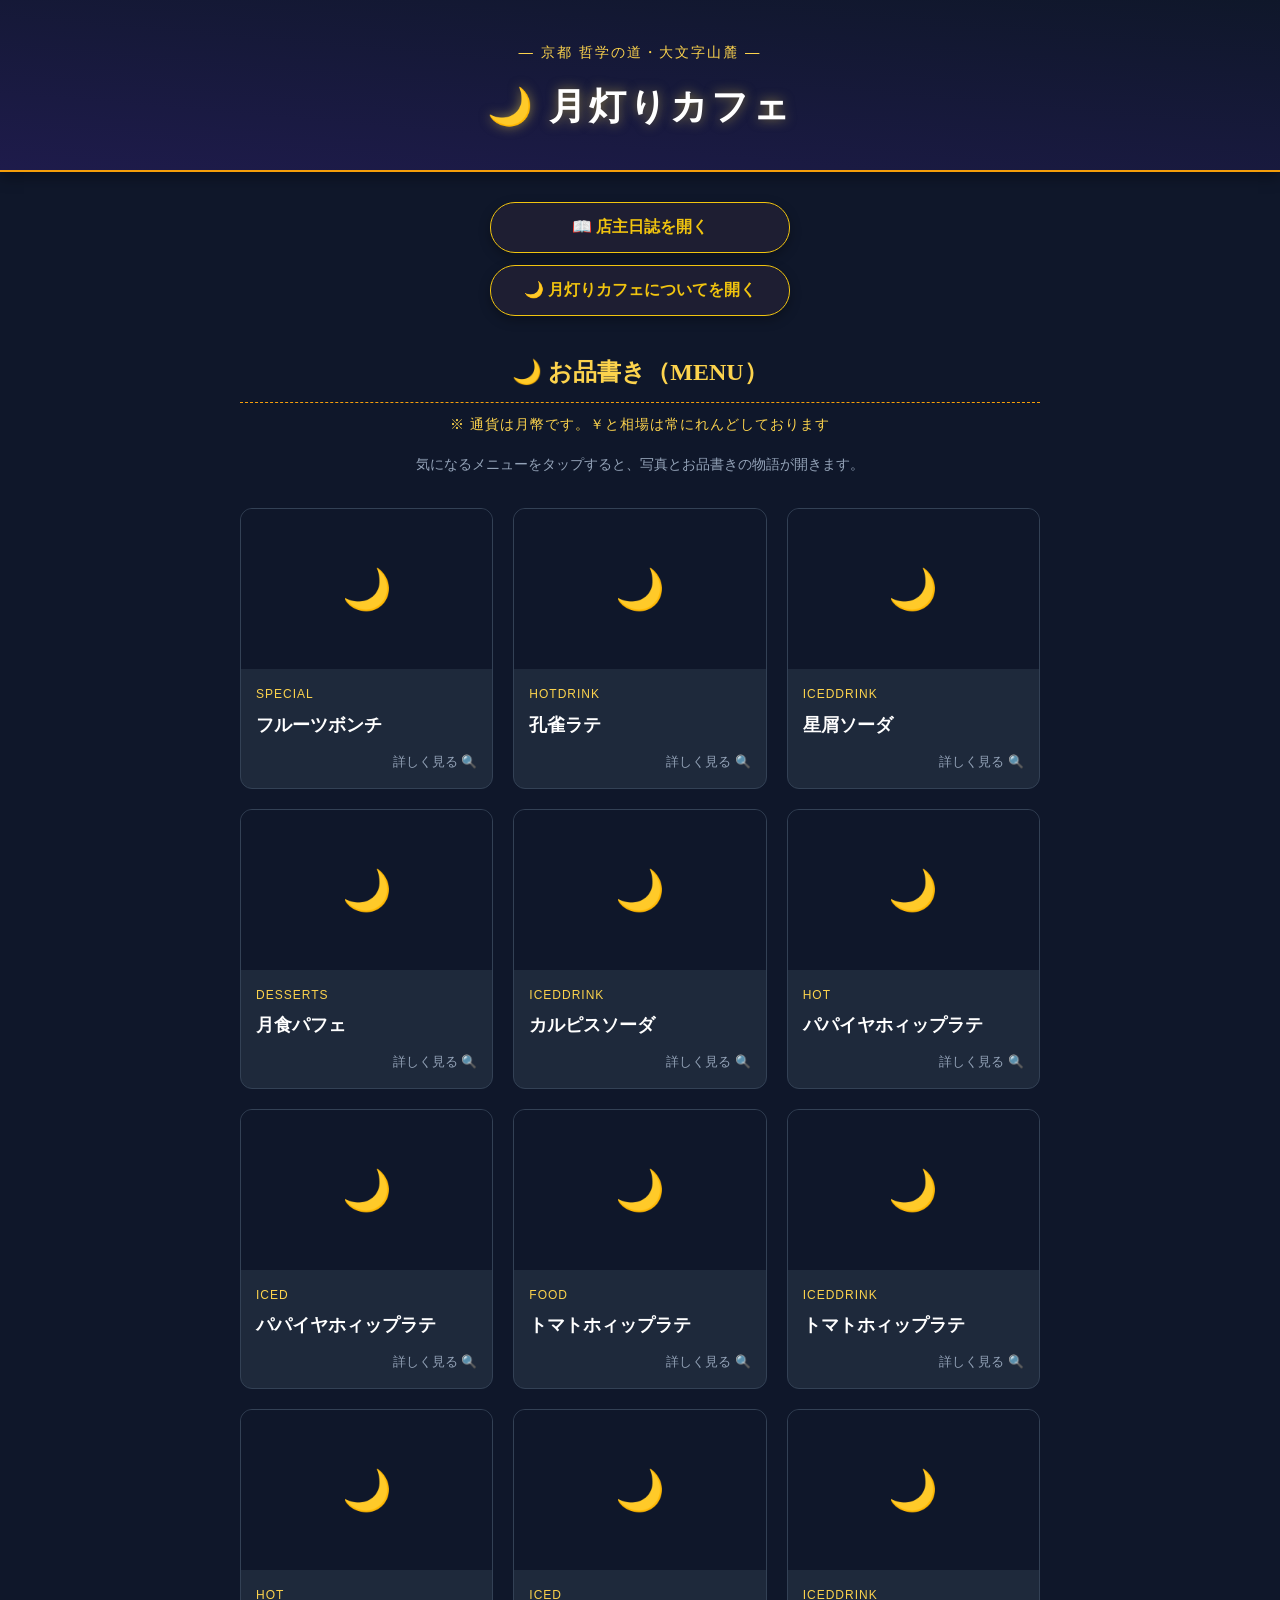
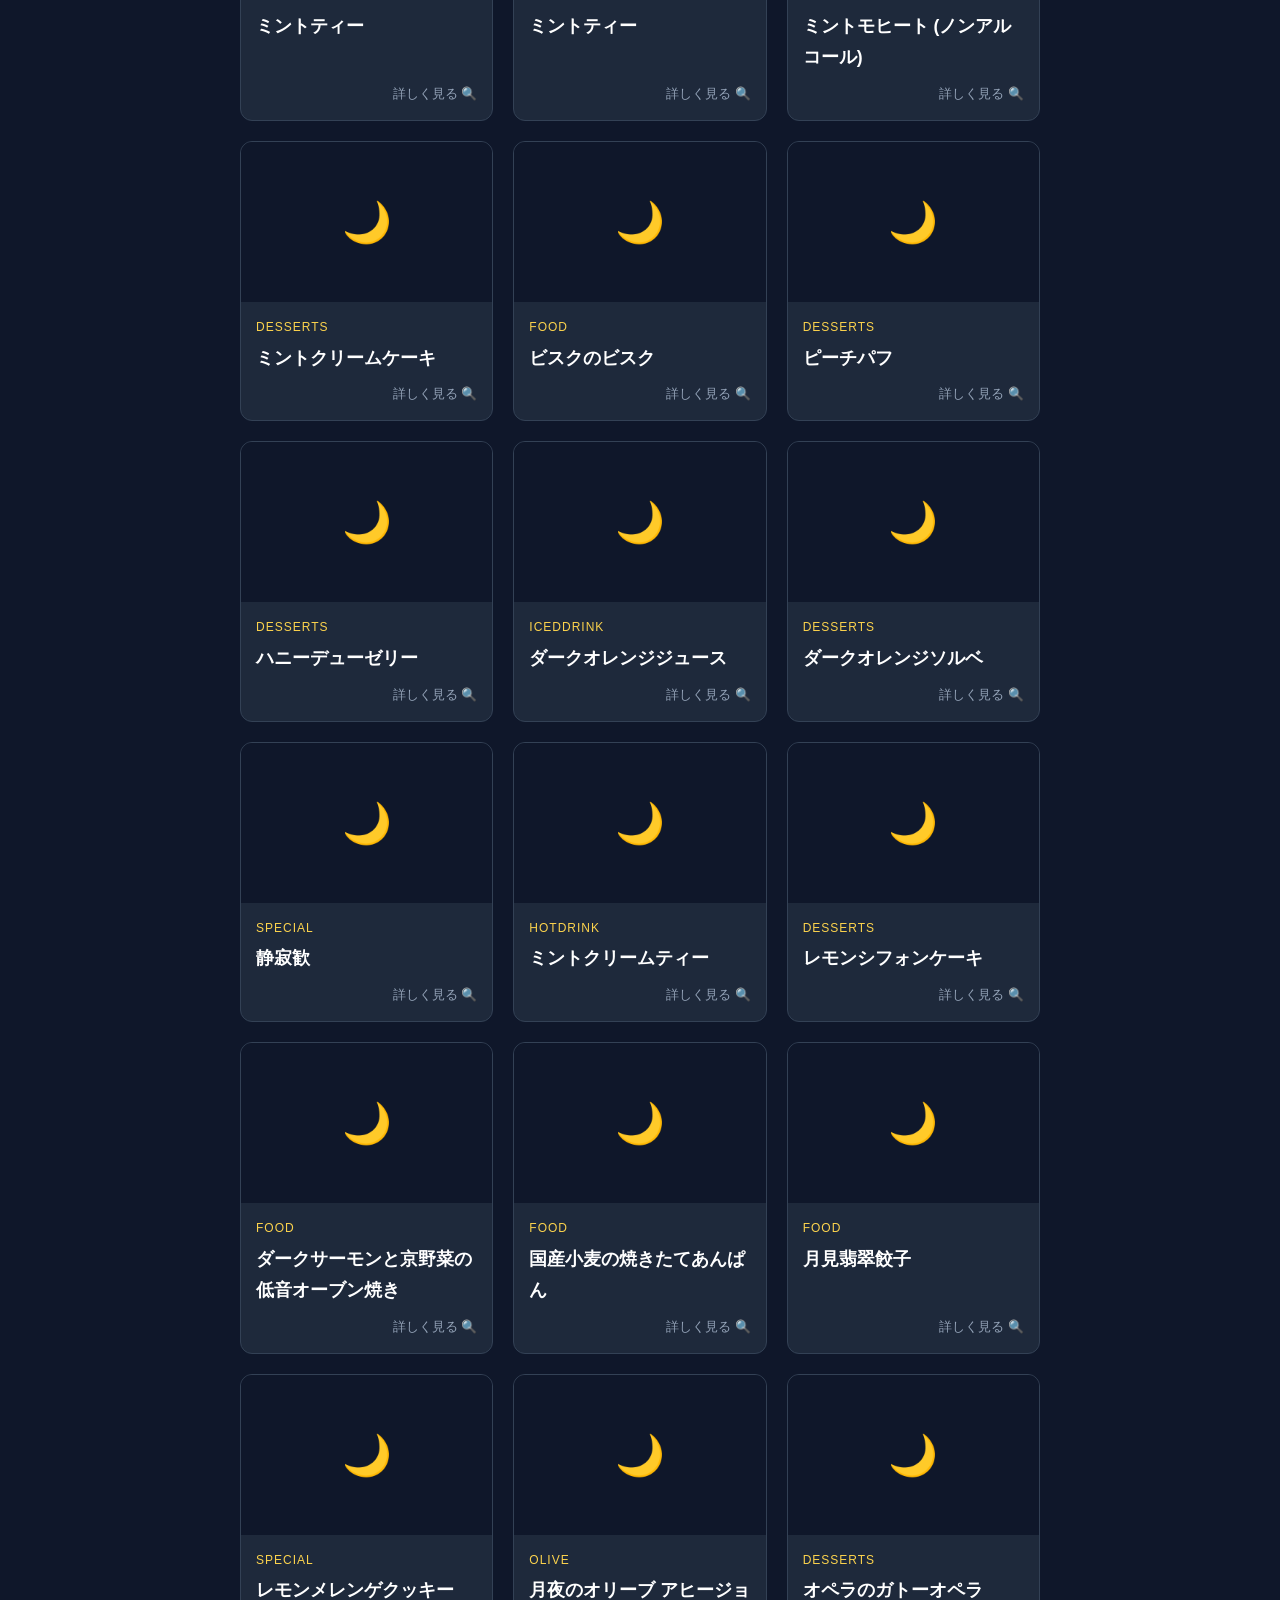
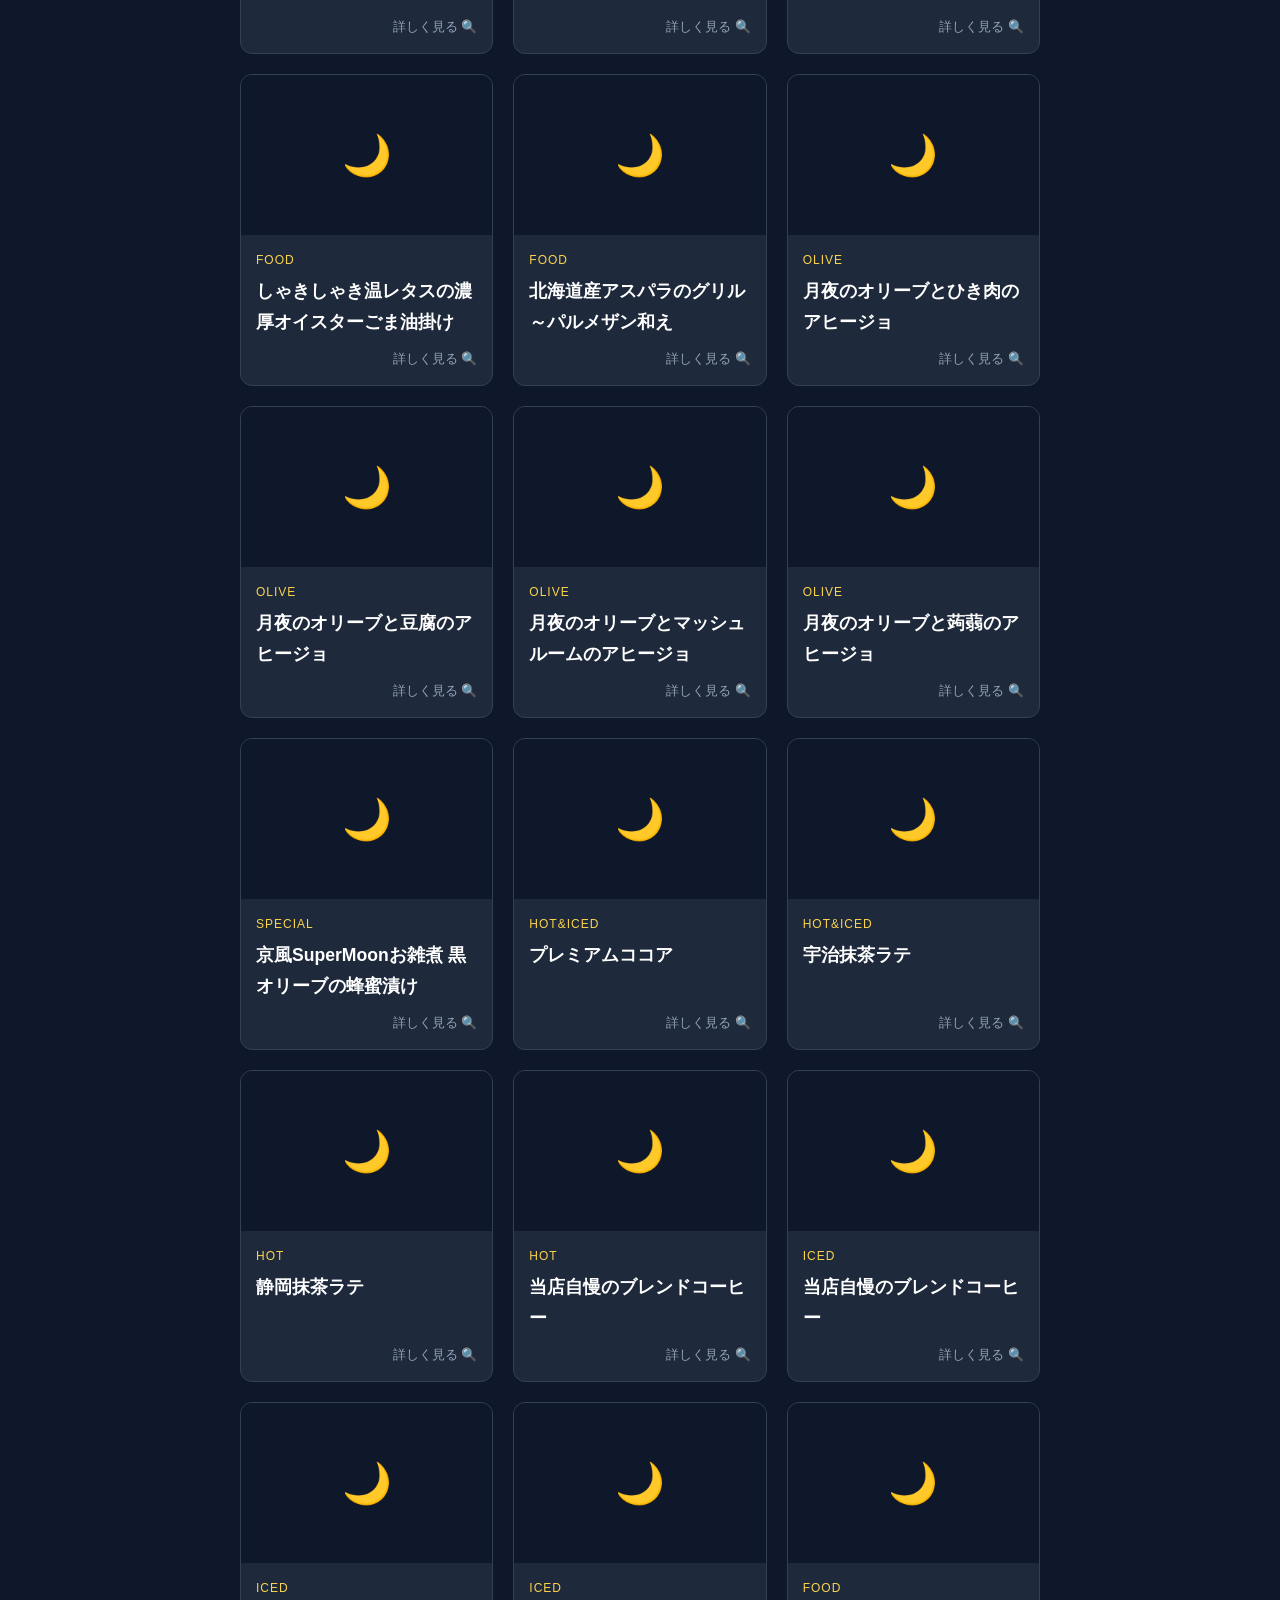
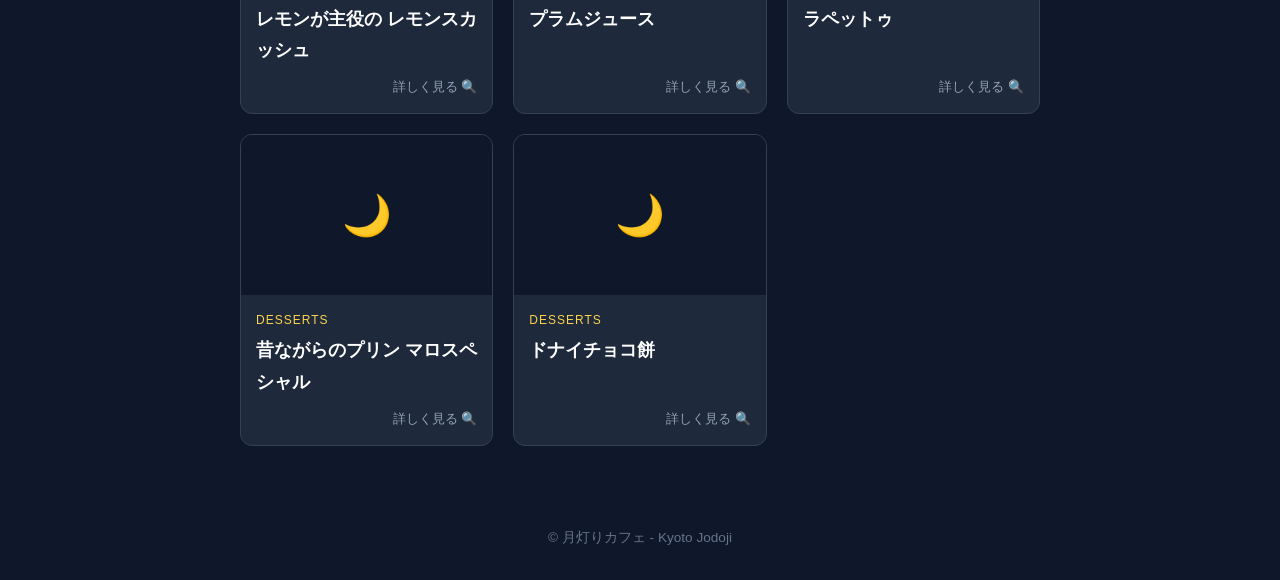
==== index.html @ f4f08774 "Add files via upload" ====
<!DOCTYPE html>
<html lang="ja">
<head>
  <meta charset="UTF-8">
  <meta name="viewport" content="width=device-width, initial-scale=1.0">
  <title>月灯りカフェ | 京都 哲学の道・大文字山麓</title>
  <style>
    body {
      font-family: "Helvetica Neue", Arial, "Hiragino Kaku Gothic ProN", "Hiragino Sans", Meiryo, sans-serif;
      background-color: #0f172a;
      color: #e2e8f0;
      margin: 0;
      padding: 0;
      line-height: 1.8;
    }

    /* ヘッダー */
    header {
      text-align: center;
      padding: 40px 20px 30px 20px;
      background: linear-gradient(185deg, #0f172a 0%, #1e1b4b 100%);
      border-bottom: 2px solid #f59e0b;
      margin-bottom: 30px;
      box-shadow: 0 4px 15px rgba(0, 0, 0, 0.4);
    }

    .sub-title {
      font-size: 0.9em;
      color: #fcd34d;
      letter-spacing: 2px;
      margin-bottom: 8px;
      font-weight: 300;
    }

    h1 {
      margin: 0;
      font-size: 2.3em;
      color: #ffffff;
      font-family: 'Hiragino Mincho ProN', 'Yu Mincho', 'Georgia', serif;
      letter-spacing: 3px;
      text-shadow: 0 0 12px rgba(253, 224, 71, 0.5);
    }

    /* ナビゲーションボタン */
    .nav-buttons {
      text-align: center;
      margin: 20px 0 35px 0;
      display: flex;
      flex-direction: column;
      gap: 12px;
      align-items: center;
    }

    .btn-nav {
      cursor: pointer;
      font-weight: bold;
      font-size: 1em;
      color: #f1c40f;
      background-color: #1e1e32;
      border: 1px solid #f1c40f;
      border-radius: 25px;
      padding: 10px 24px;
      box-shadow: 0 4px 12px rgba(0, 0, 0, 0.3);
      min-width: 250px;
      text-decoration: none;
      display: inline-block;
      transition: 0.3s;
    }

    .btn-nav:hover {
      background-color: #f1c40f;
      color: #0f172a;
    }

    /* メインコンテナ */
    .container {
      max-width: 800px;
      margin: 0 auto 50px auto;
      padding: 0 20px;
    }

    .section-title {
      font-family: 'Hiragino Mincho ProN', 'Yu Mincho', serif;
      font-size: 1.5em;
      color: #fcd34d;
      border-bottom: 1px dashed #f59e0b;
      padding-bottom: 8px;
      margin-bottom: 25px;
      text-align: center;
    }

    .currency-note {
      text-align: center;
      color: #fcd34d;
      font-size: 0.85em;
      margin-top: -15px;
      margin-bottom: 15px;
      letter-spacing: 1px;
    }

    /* メニューグリッド */
    .menu-grid {
      display: grid;
      grid-template-columns: repeat(auto-fill, minmax(220px, 1fr));
      gap: 20px;
    }

    .menu-card {
      background-color: #1e293b;
      border: 1px solid #334155;
      border-radius: 12px;
      overflow: hidden;
      cursor: pointer;
      transition: transform 0.2s, box-shadow 0.2s;
      display: flex;
      flex-direction: column;
    }

    .menu-card:hover {
      transform: translateY(-4px);
      box-shadow: 0 8px 20px rgba(245, 158, 11, 0.2);
      border-color: #f59e0b;
    }

    .menu-card img {
      width: 100%;
      height: 160px;
      object-fit: cover;
      background-color: #0f172a;
    }

    .placeholder-box {
      height: 160px;
      display: flex;
      align-items: center;
      justify-content: center;
      background-color: #0f172a;
      color: #fcd34d;
      font-size: 2.5em;
    }

    .menu-card-body {
      padding: 15px;
      flex-grow: 1;
      display: flex;
      flex-direction: column;
      justify-content: space-between;
    }

    .menu-type {
      font-size: 0.75em;
      color: #fcd34d;
      text-transform: uppercase;
      letter-spacing: 1px;
      margin-bottom: 4px;
    }

    .menu-name {
      font-size: 1.1em;
      font-weight: bold;
      color: #ffffff;
      margin: 0 0 8px 0;
    }

    .click-hint {
      font-size: 0.8em;
      color: #94a3b8;
      text-align: right;
    }

    /* モーダル（ポップアップ窓） */
    .modal-overlay {
      display: none;
      position: fixed;
      top: 0;
      left: 0;
      width: 100%;
      height: 100%;
      background-color: rgba(0, 0, 0, 0.75);
      backdrop-filter: blur(4px);
      z-index: 1000;
      justify-content: center;
      align-items: center;
      padding: 20px;
      box-sizing: border-box;
    }

    .modal-content {
      background-color: #1e293b;
      border: 1px solid #f59e0b;
      border-radius: 16px;
      max-width: 500px;
      width: 100%;
      max-height: 90vh;
      overflow-y: auto;
      padding: 25px;
      position: relative;
      box-shadow: 0 10px 30px rgba(0,0,0,0.5);
      animation: fadeIn 0.3s ease;
    }

    @keyframes fadeIn {
      from { opacity: 0; transform: scale(0.95); }
      to { opacity: 1; transform: scale(1); }
    }

    .modal-close {
      position: absolute;
      top: 15px;
      right: 20px;
      font-size: 1.8em;
      color: #94a3b8;
      cursor: pointer;
      line-height: 1;
    }

    .modal-close:hover {
      color: #fcd34d;
    }

    .modal-img {
      width: 100%;
      max-height: 280px;
      object-fit: cover;
      border-radius: 8px;
      margin-bottom: 20px;
      background-color: #0f172a;
    }

    .modal-type {
      font-size: 0.85em;
      color: #fcd34d;
      margin-bottom: 5px;
    }

    .modal-title {
      font-size: 1.5em;
      color: #ffffff;
      margin: 0 0 15px 0;
      font-family: 'Hiragino Mincho ProN', 'Yu Mincho', serif;
    }

    .modal-desc {
      color: #cbd5e1;
      font-size: 0.95em;
      white-space: pre-wrap;
      line-height: 1.8;
      border-top: 1px dashed #334155;
      padding-top: 15px;
    }

    footer {
      text-align: center;
      padding: 30px 0;
      color: #64748b;
      font-size: 0.85em;
    }
  </style>
</head>
<body>

  <header>
    <div class="sub-title">― 京都 哲学の道・大文字山麓 ―</div>
    <h1>🌙 月灯りカフェ</h1>
  </header>

  <!-- ページナビゲーション -->
  <div class="nav-buttons">
    <a href="diary.html" class="btn-nav">📖 店主日誌を開く</a>
    <a href="about.html" class="btn-nav">🌙 月灯りカフェについてを開く</a>
  </div>

  <div class="container">
    <h2 class="section-title">🌙 お品書き（MENU）</h2>
    <div class="currency-note">※ 通貨は月幣です。￥と相場は常にれんどしております</div>
    <p style="text-align: center; color: #94a3b8; font-size: 0.9em; margin-bottom: 30px;">
      気になるメニューをタップすると、写真とお品書きの物語が開きます。
    </p>

    <!-- メニュー表示コンテナ -->
    <div id="menu-container" class="menu-grid">
      <p style="text-align:center; grid-column: 1/-1; color: #94a3b8;">お品書きを読み込み中...</p>
    </div>
  </div>

  <!-- ポップアップ（モーダル）窓 -->
  <div id="modal" class="modal-overlay" onclick="closeModal(event)">
    <div class="modal-content" onclick="event.stopPropagation()">
      <span class="modal-close" onclick="closeModal()">&times;</span>
      <img id="modal-img" class="modal-img" src="" alt="" onerror="this.style.display='none'">
      <div id="modal-type" class="modal-type"></div>
      <h3 id="modal-title" class="modal-title"></h3>
      <div id="modal-desc" class="modal-desc"></div>
    </div>
  </div>

  <footer>
    &copy; 月灯りカフェ - Kyoto Jodoji
  </footer>

  <script>
    async function loadMenu() {
      try {
        const response = await fetch('menu.csv');
        const data = await response.text();
        
        const rows = parseCSV(data);
        const container = document.getElementById('menu-container');
        container.innerHTML = '';

        for (let i = 1; i < rows.length; i++) {
          const row = rows[i];
          if (row.length < 2 || !row[0].trim()) continue;

          const name = row[0] ? row[0].trim() : '';
          const type = row[1] ? row[1].trim() : '';
          const desc = row[2] ? row[2].trim() : '';
          
          // F列（index 5）、なければ E列（index 4）、D列（index 3）の順で読み込む設定に変更
          let imgUrl = '';
          if (row[5] && row[5].trim().startsWith('http')) {
            imgUrl = row[5].trim();
          } else if (row[4] && row[4].trim().startsWith('http')) {
            imgUrl = row[4].trim();
          } else if (row[3] && row[3].trim().startsWith('http')) {
            imgUrl = row[3].trim();
          }

          const card = document.createElement('div');
          card.className = 'menu-card';
          card.onclick = () => openModal(name, type, desc, imgUrl);

          if (imgUrl) {
            const img = document.createElement('img');
            img.src = imgUrl;
            img.alt = name;
            img.onerror = function() {
              const ph = document.createElement('div');
              ph.className = 'placeholder-box';
              ph.innerText = '🌙';
              card.replaceChild(ph, img);
            };
            card.appendChild(img);
          } else {
            const ph = document.createElement('div');
            ph.className = 'placeholder-box';
            ph.innerText = '🌙';
            card.appendChild(ph);
          }

          const body = document.createElement('div');
          body.className = 'menu-card-body';
          body.innerHTML = `
            <div>
              <div class="menu-type">${type}</div>
              <div class="menu-name">${name}</div>
            </div>
            <div class="click-hint">詳しく見る 🔍</div>
          `;

          card.appendChild(body);
          container.appendChild(card);
        }
      } catch (error) {
        console.error('エラー:', error);
        document.getElementById('menu-container').innerHTML = 
          '<p style="text-align:center; grid-column: 1/-1; color: #ef4444;">お品書きの読み込みに失敗しました。menu.csvを確認してください。</p>';
      }
    }

    function parseCSV(text) {
      const result = [];
      let row = [];
      let inQuotes = false;
      let current = '';

      for (let i = 0; i < text.length; i++) {
        const c = text[i];
        const next = text[i+1];

        if (c === '"') {
          if (inQuotes && next === '"') {
            current += '"';
            i++;
          } else {
            inQuotes = !inQuotes;
          }
        } else if (c === ',' && !inQuotes) {
          row.push(current);
          current = '';
        } else if ((c === '\r' || c === '\n') && !inQuotes) {
          if (c === '\r' && next === '\n') { i++; }
          row.push(current);
          if (row.length > 0 && row.some(field => field.trim() !== '')) {
            result.push(row);
          }
          row = [];
          current = '';
        } else {
          current += c;
        }
      }
      if (current || row.length > 0) {
        row.push(current);
        result.push(row);
      }
      return result;
    }

    function openModal(name, type, desc, imgUrl) {
      const modalImg = document.getElementById('modal-img');
      if (imgUrl) {
        modalImg.src = imgUrl;
        modalImg.style.display = 'block';
      } else {
        modalImg.style.display = 'none';
      }
      document.getElementById('modal-type').innerText = type;
      document.getElementById('modal-title').innerText = name;
      document.getElementById('modal-desc').innerText = desc;
      document.getElementById('modal').style.display = 'flex';
    }

    function closeModal(e) {
      if (!e || e.target.id === 'modal' || e.target.className === 'modal-close') {
        document.getElementById('modal').style.display = 'none';
      }
    }

    window.onload = loadMenu;
  </script>

</body>
</html>
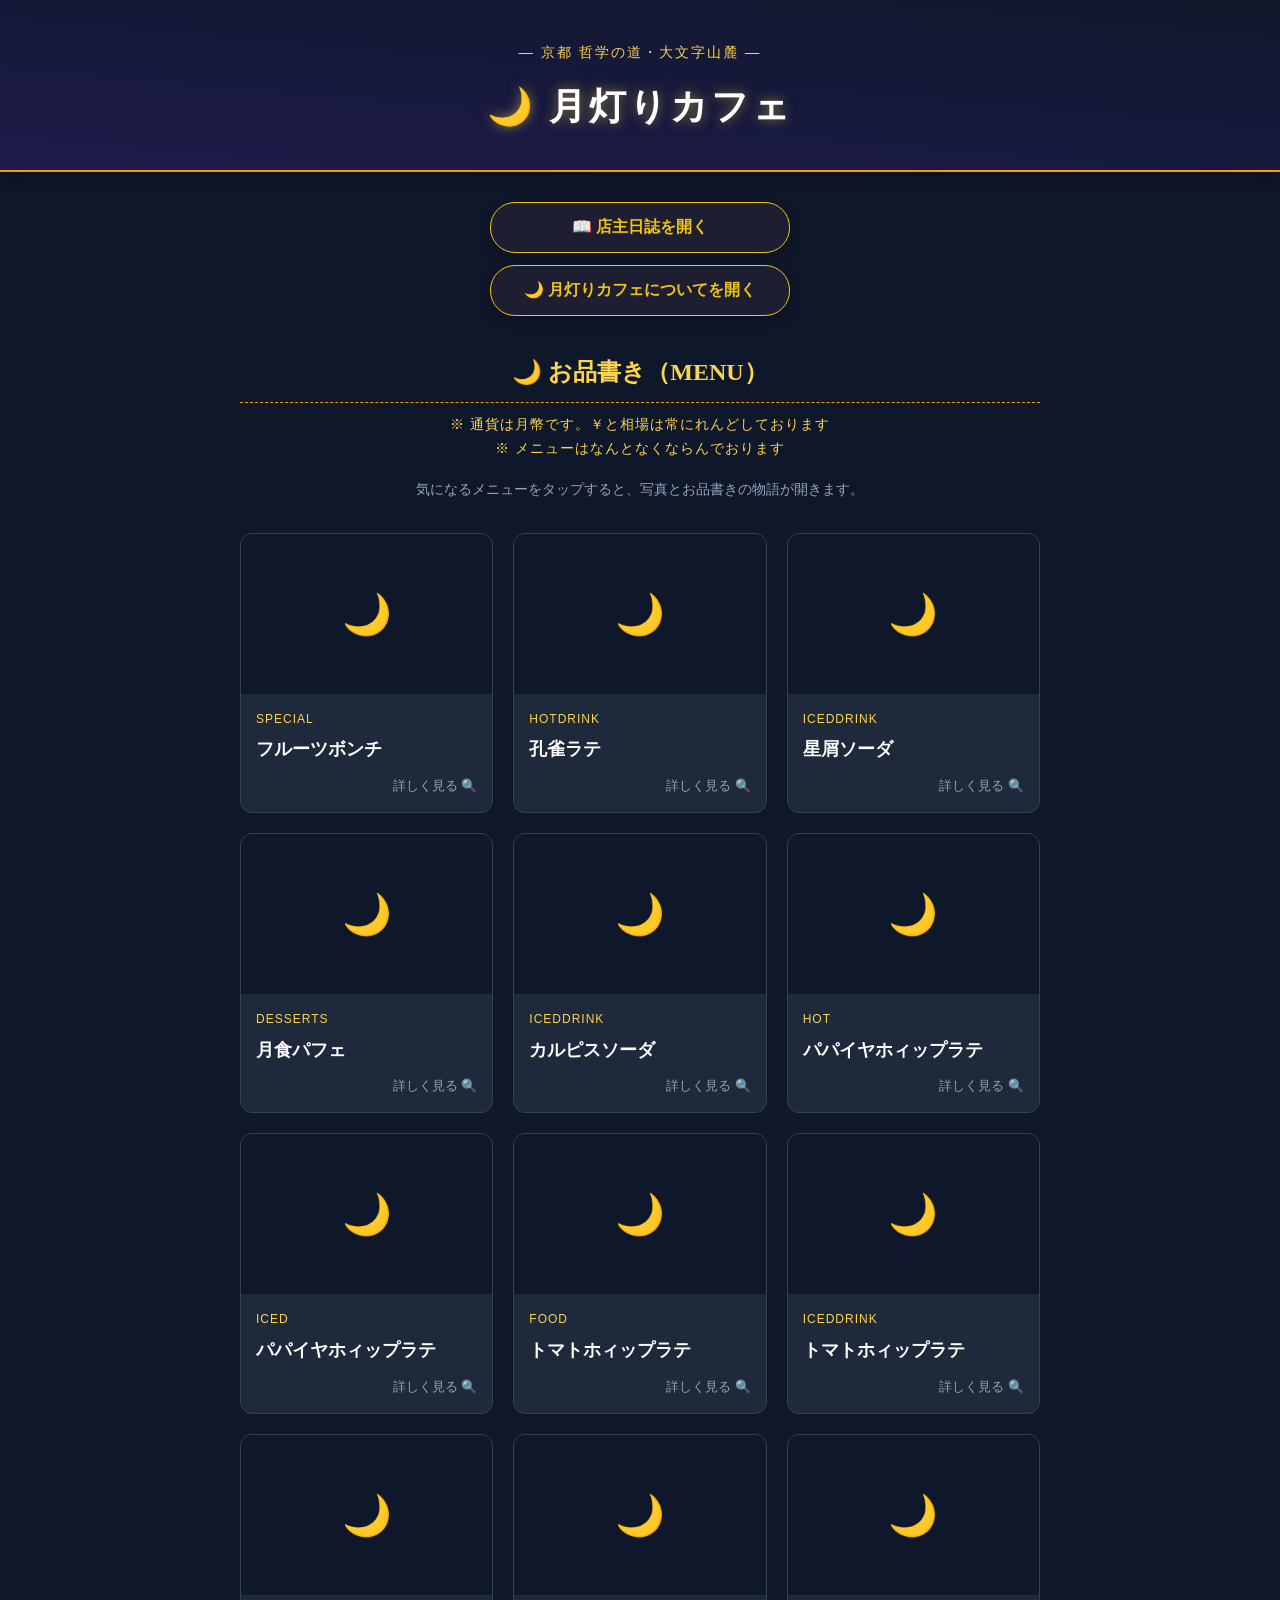
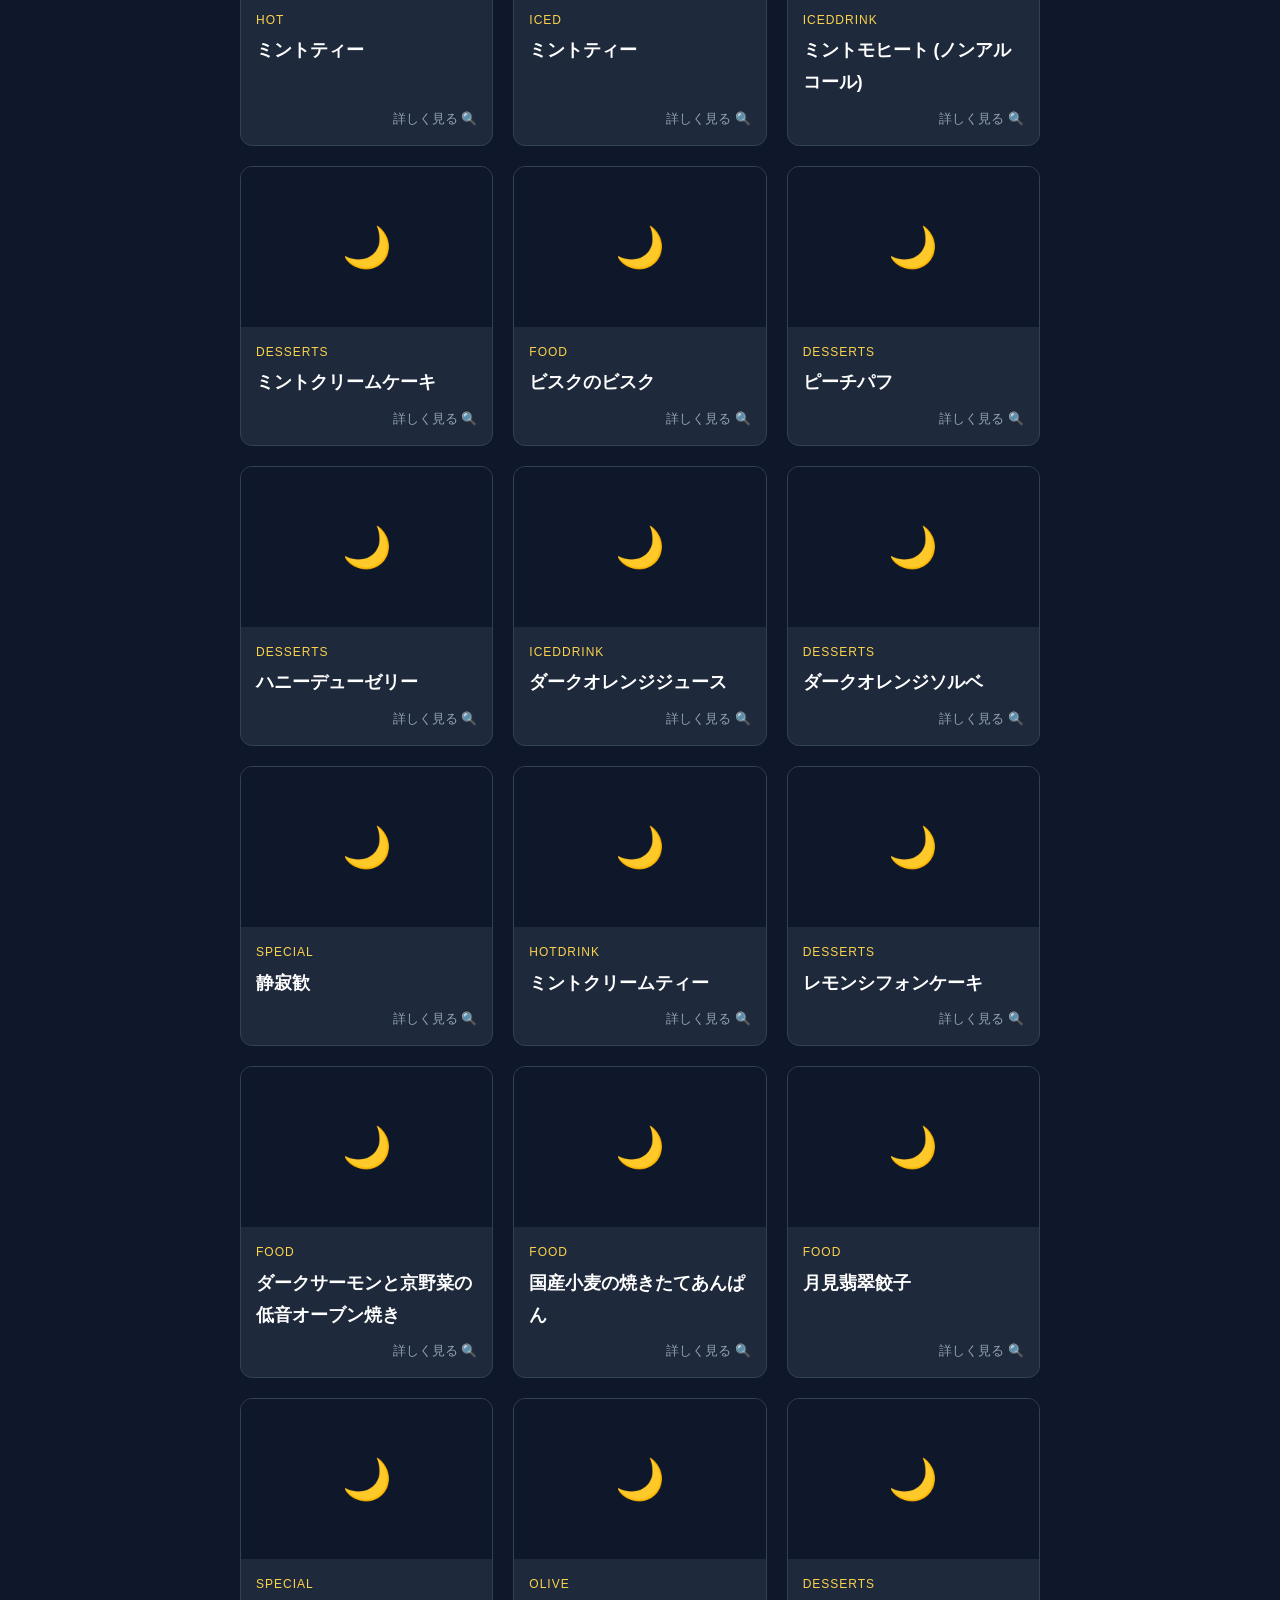
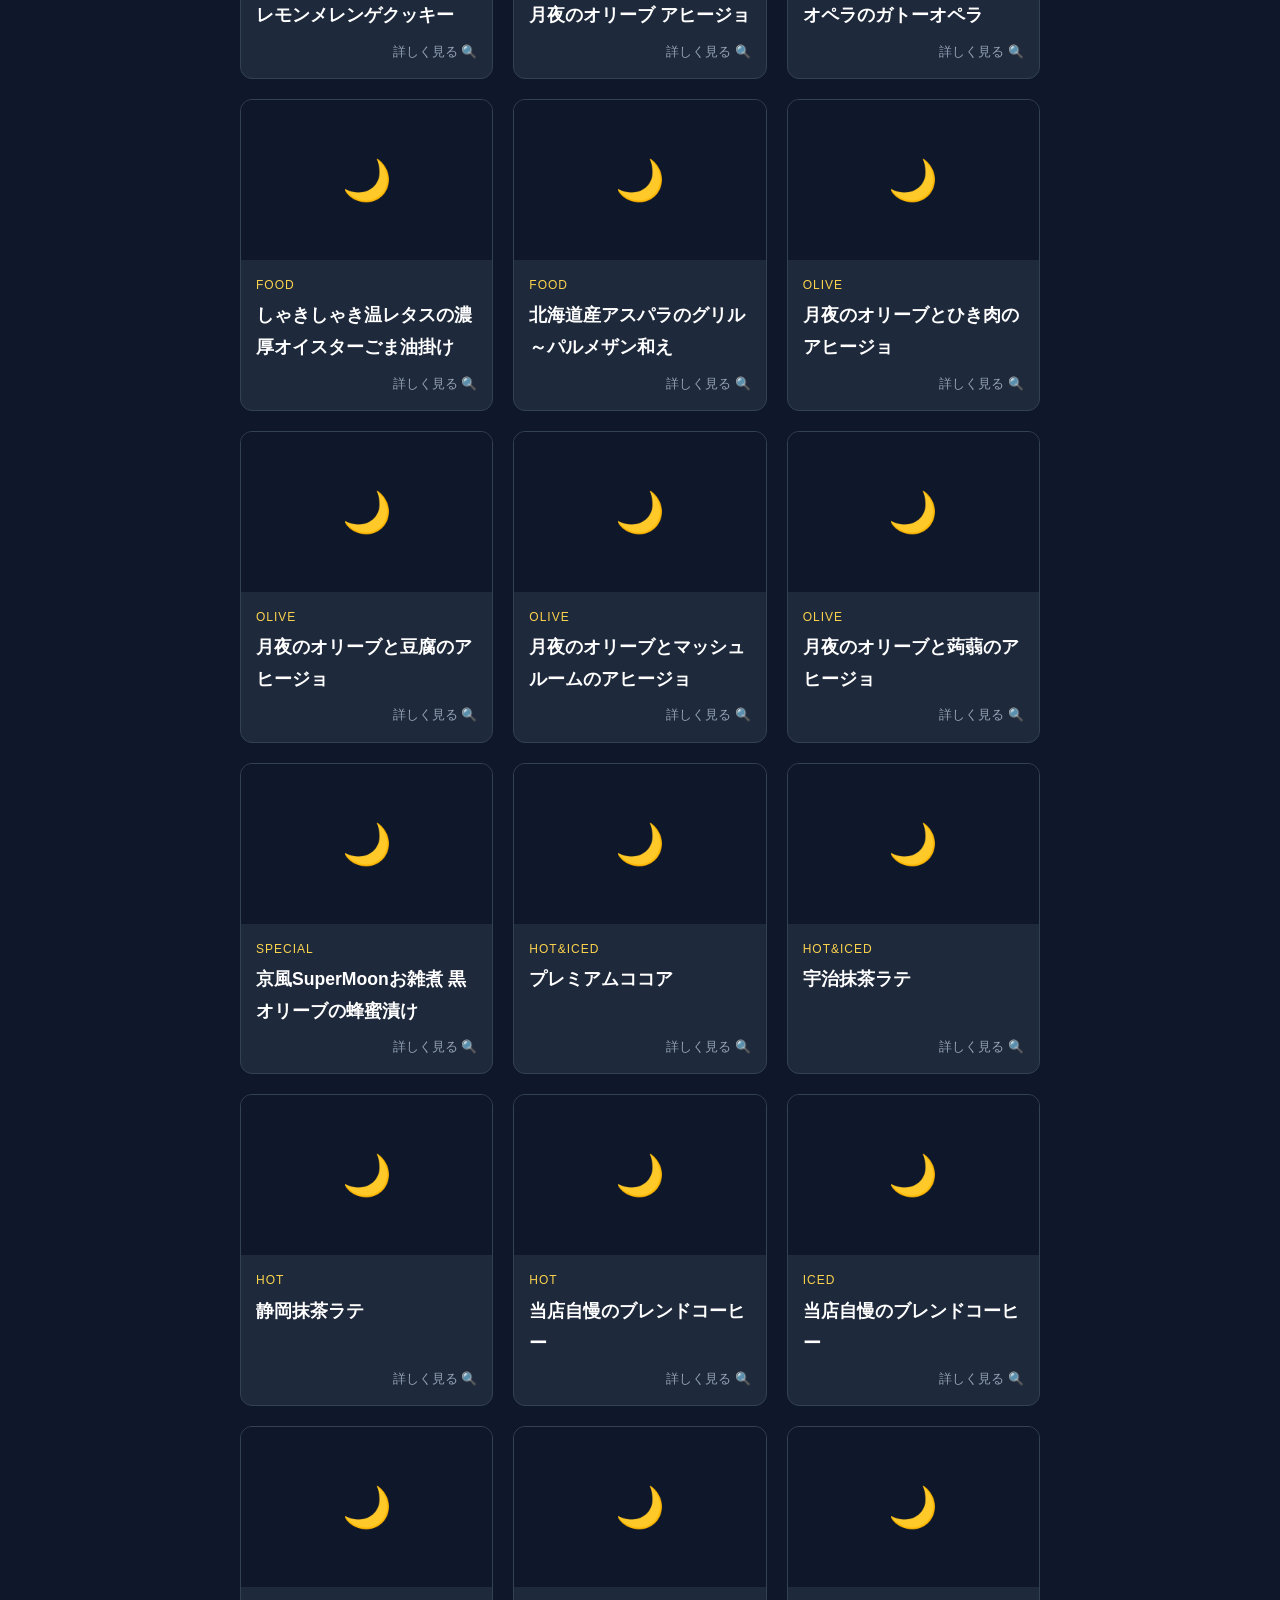
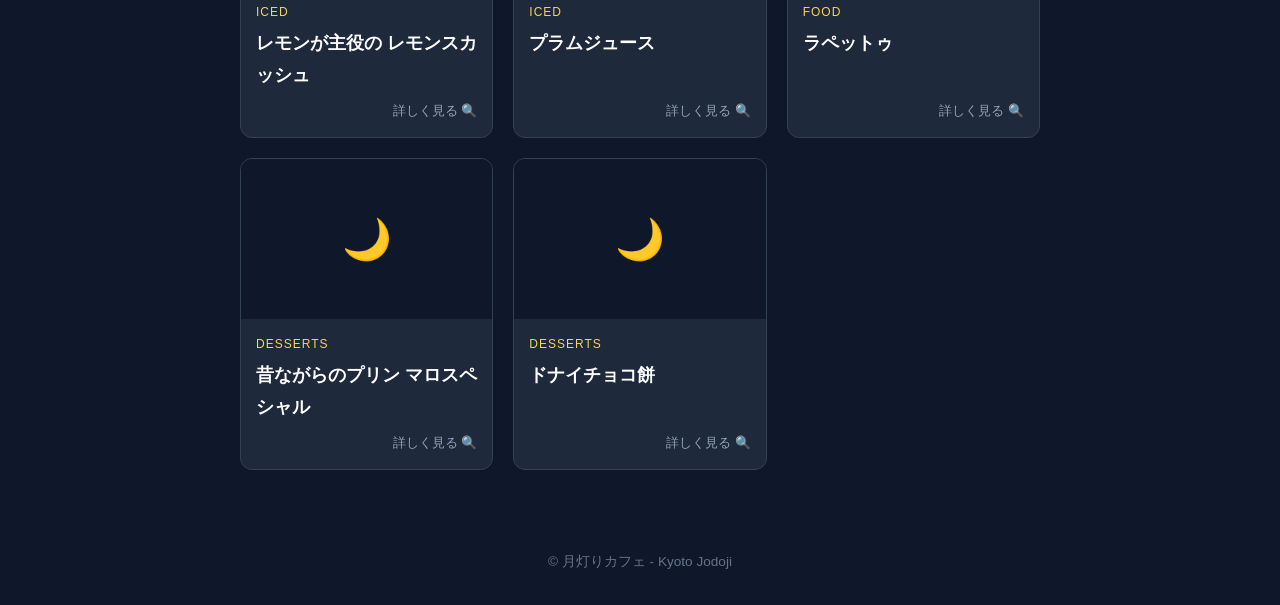
==== commit ef9d56c1: "Add files via upload" ====
--- a/index.html
+++ b/index.html
@@ -273,6 +273,7 @@
   <div class="container">
     <h2 class="section-title">🌙 お品書き（MENU）</h2>
     <div class="currency-note">※ 通貨は月幣です。￥と相場は常にれんどしております</div>
+    <div class="currency-note">※ メニューはなんとなくならんでおります</div>
     <p style="text-align: center; color: #94a3b8; font-size: 0.9em; margin-bottom: 30px;">
       気になるメニューをタップすると、写真とお品書きの物語が開きます。
     </p>
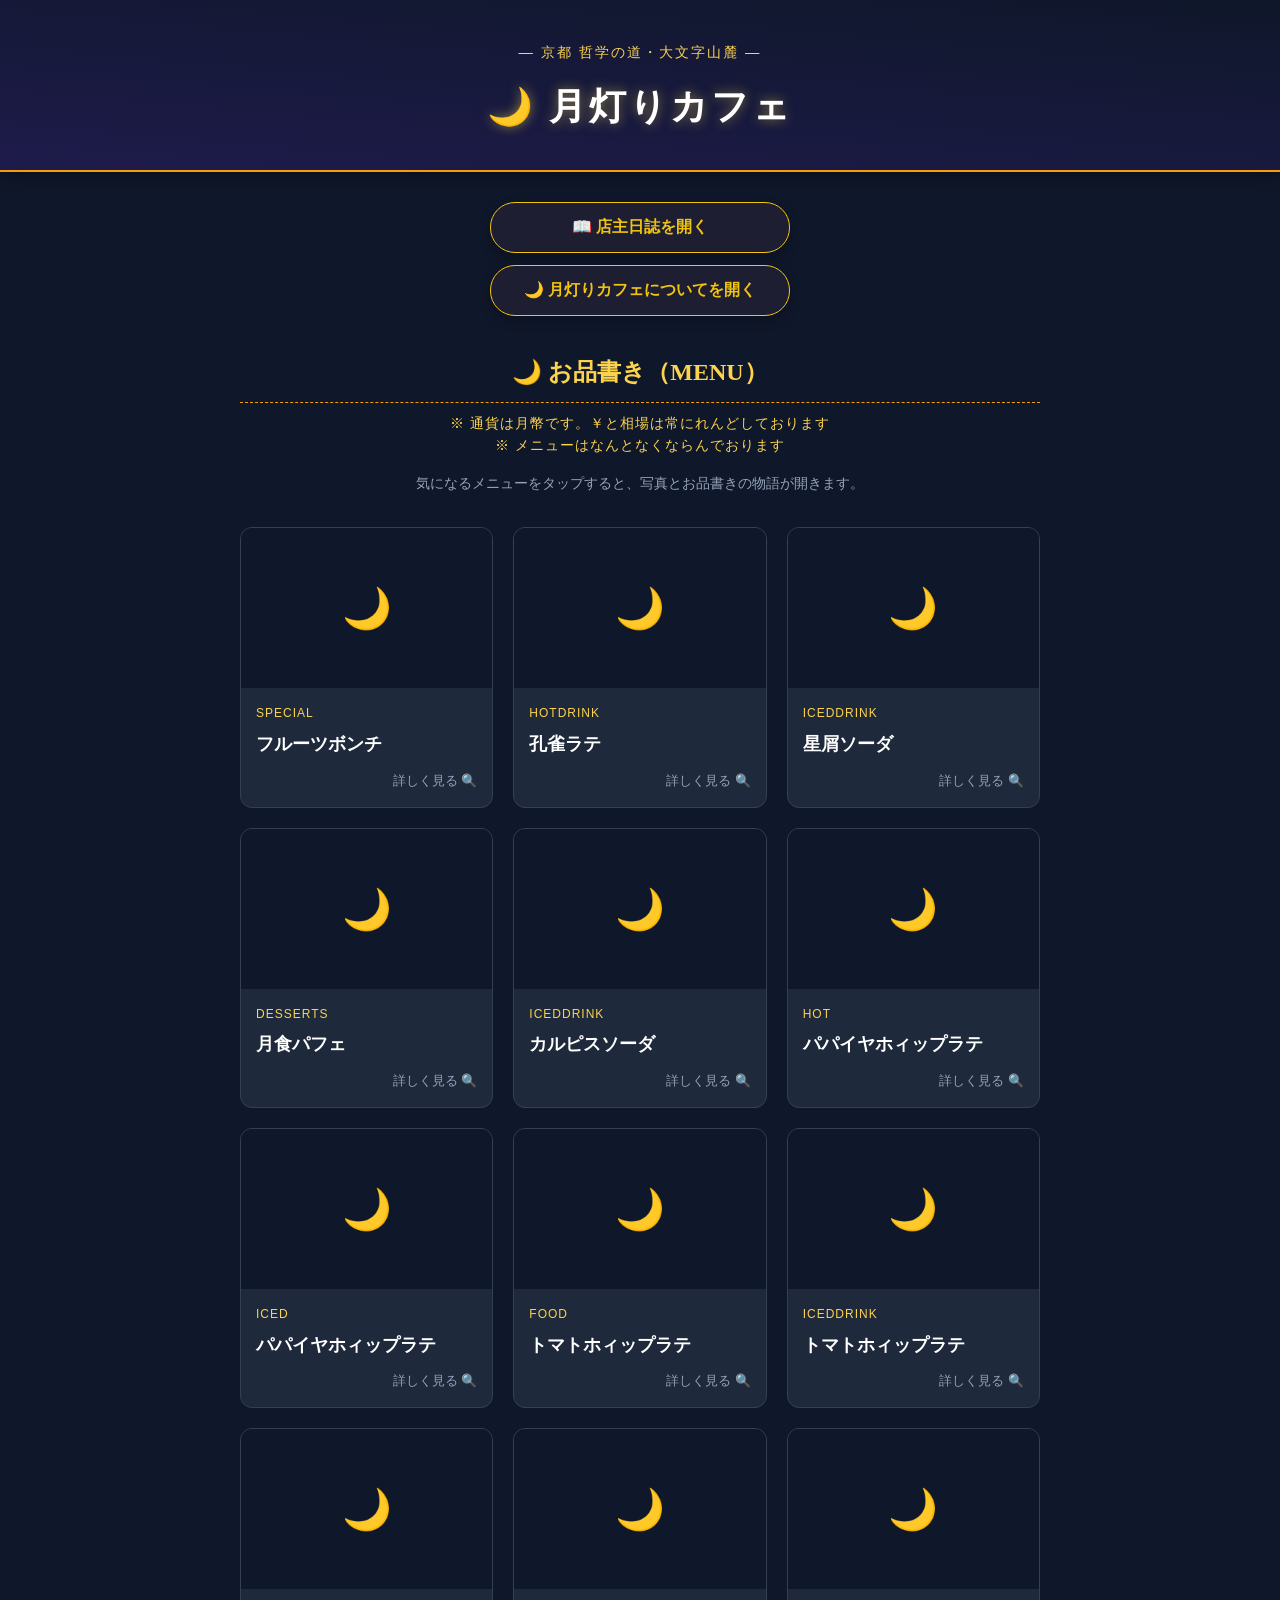
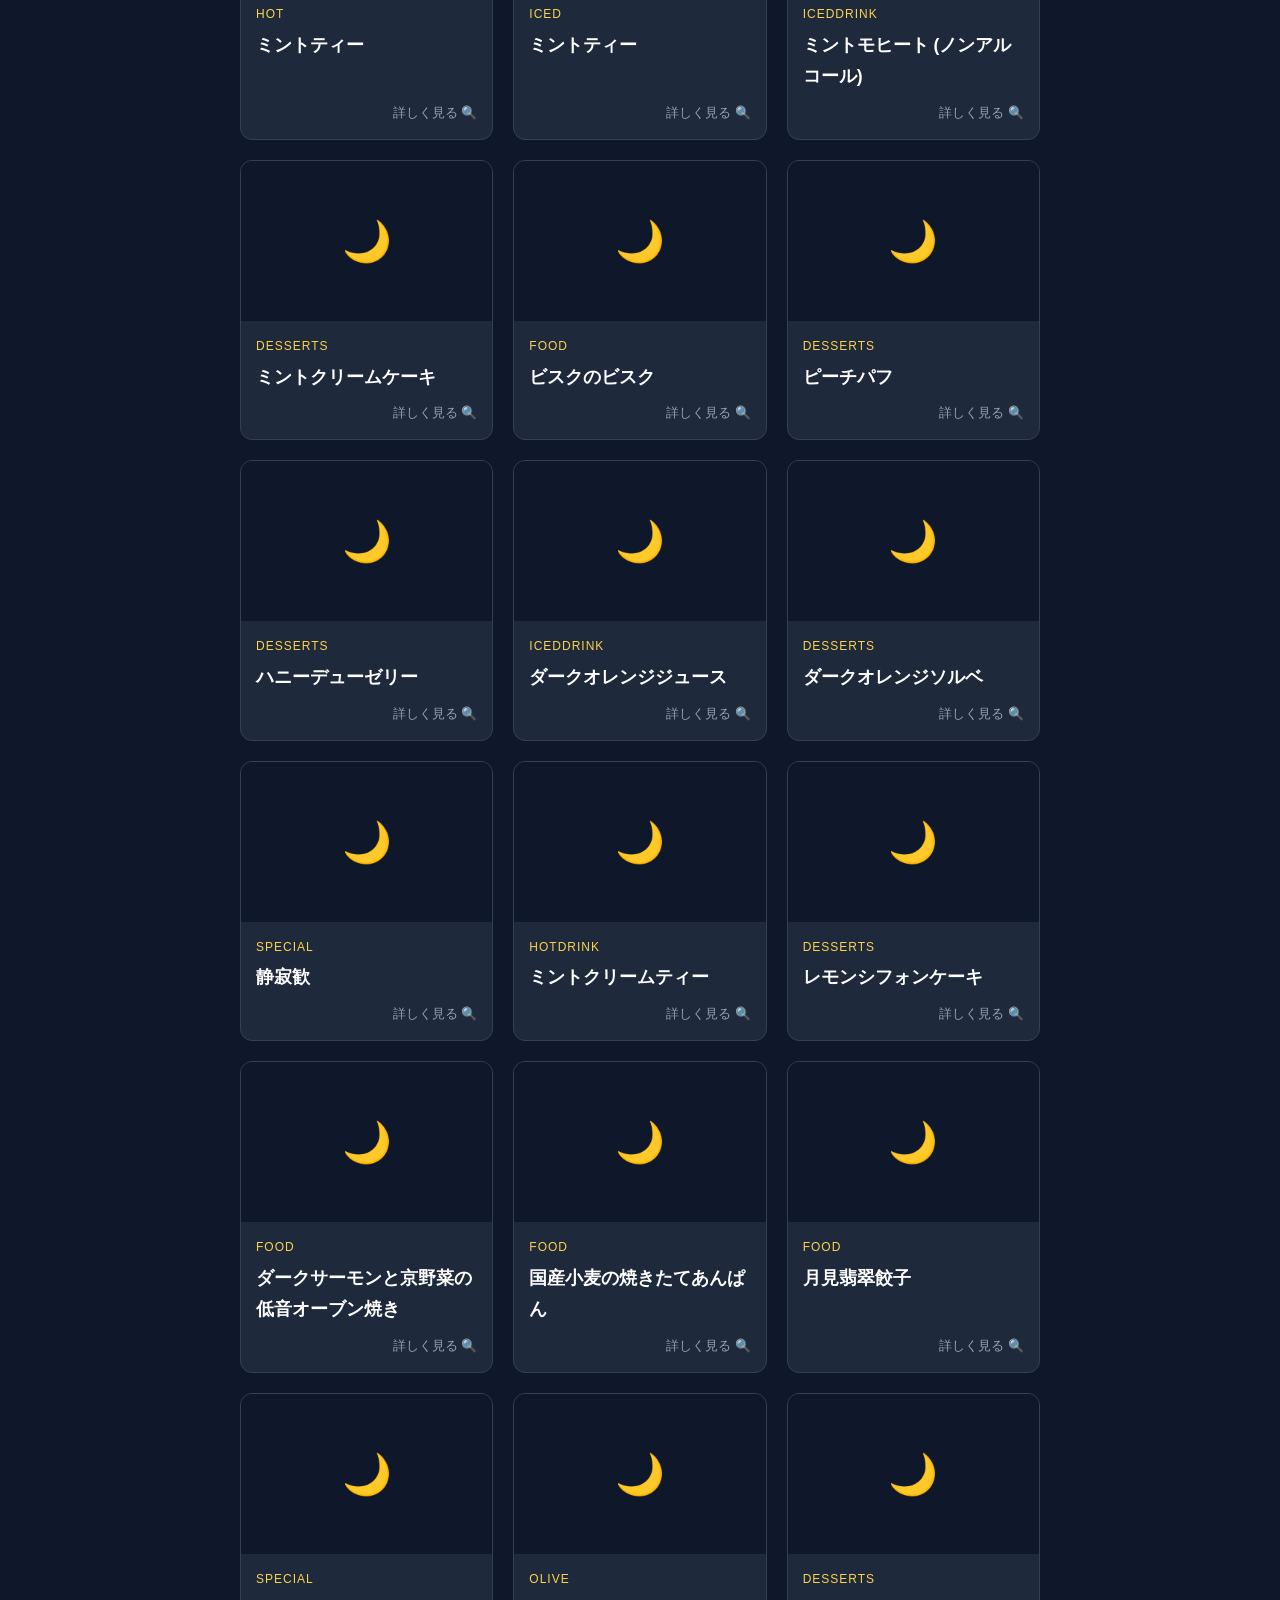
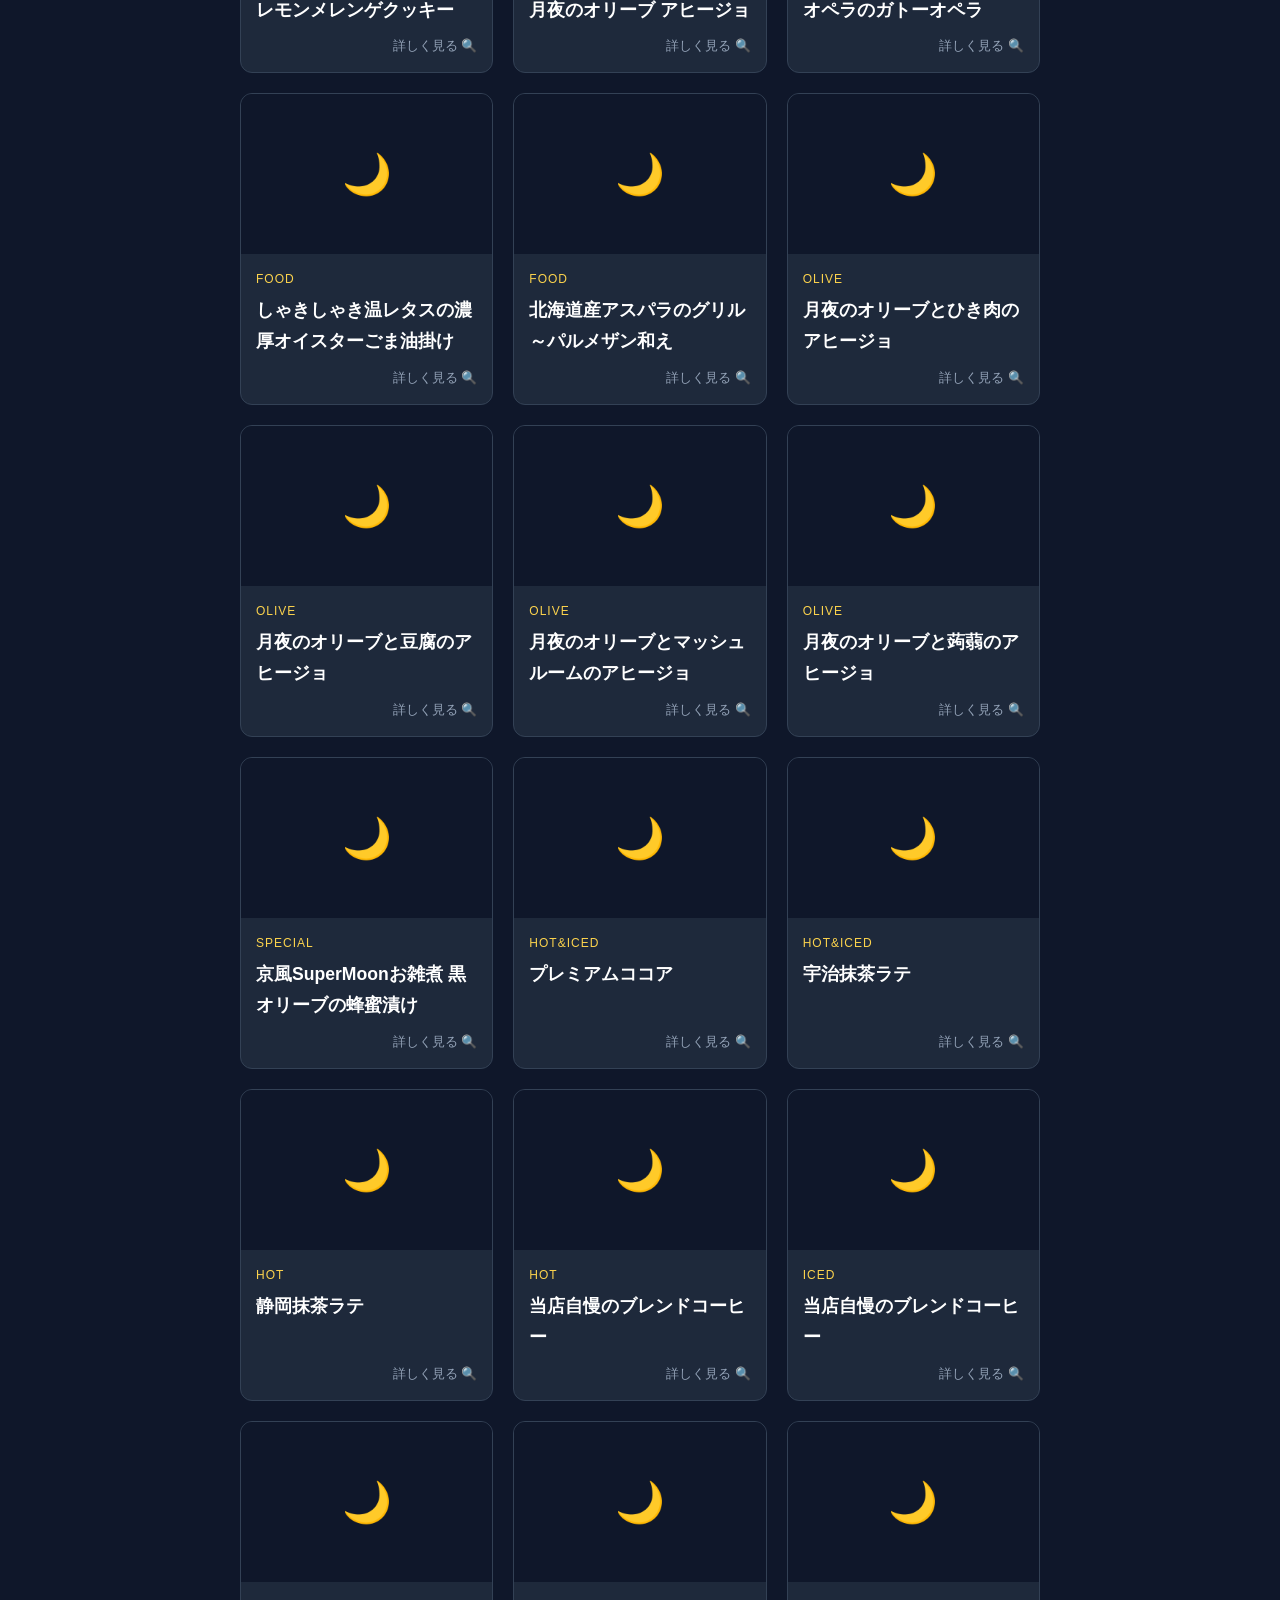
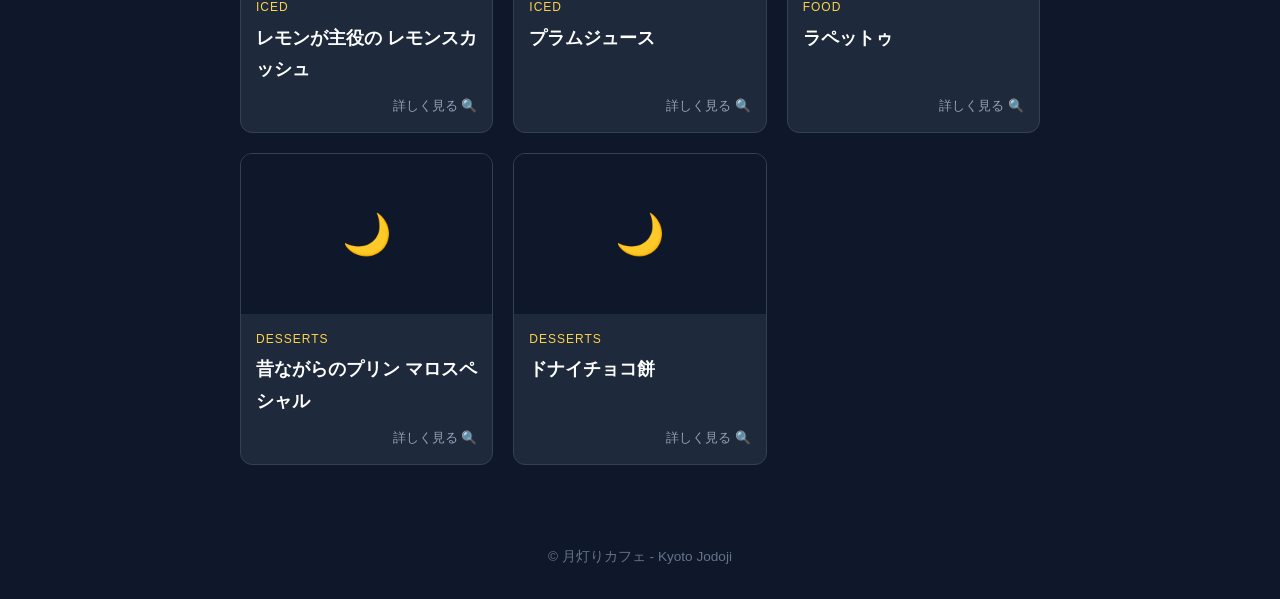
==== commit b1b5579f: "Add files via upload" ====
--- a/index.html
+++ b/index.html
@@ -96,6 +96,7 @@
       margin-top: -15px;
       margin-bottom: 15px;
       letter-spacing: 1px;
+      line-height: 1.6;
     }
 
     /* メニューグリッド */
@@ -272,8 +273,10 @@
 
   <div class="container">
     <h2 class="section-title">🌙 お品書き（MENU）</h2>
-    <div class="currency-note">※ 通貨は月幣です。￥と相場は常にれんどしております</div>
-    <div class="currency-note">※ メニューはなんとなくならんでおります</div>
+    <div class="currency-note">
+      ※ 通貨は月幣です。￥と相場は常にれんどしております<br>
+      ※ メニューはなんとなくならんでおります
+    </div>
     <p style="text-align: center; color: #94a3b8; font-size: 0.9em; margin-bottom: 30px;">
       気になるメニューをタップすると、写真とお品書きの物語が開きます。
     </p>
@@ -317,7 +320,6 @@
           const type = row[1] ? row[1].trim() : '';
           const desc = row[2] ? row[2].trim() : '';
           
-          // F列（index 5）、なければ E列（index 4）、D列（index 3）の順で読み込む設定に変更
           let imgUrl = '';
           if (row[5] && row[5].trim().startsWith('http')) {
             imgUrl = row[5].trim();
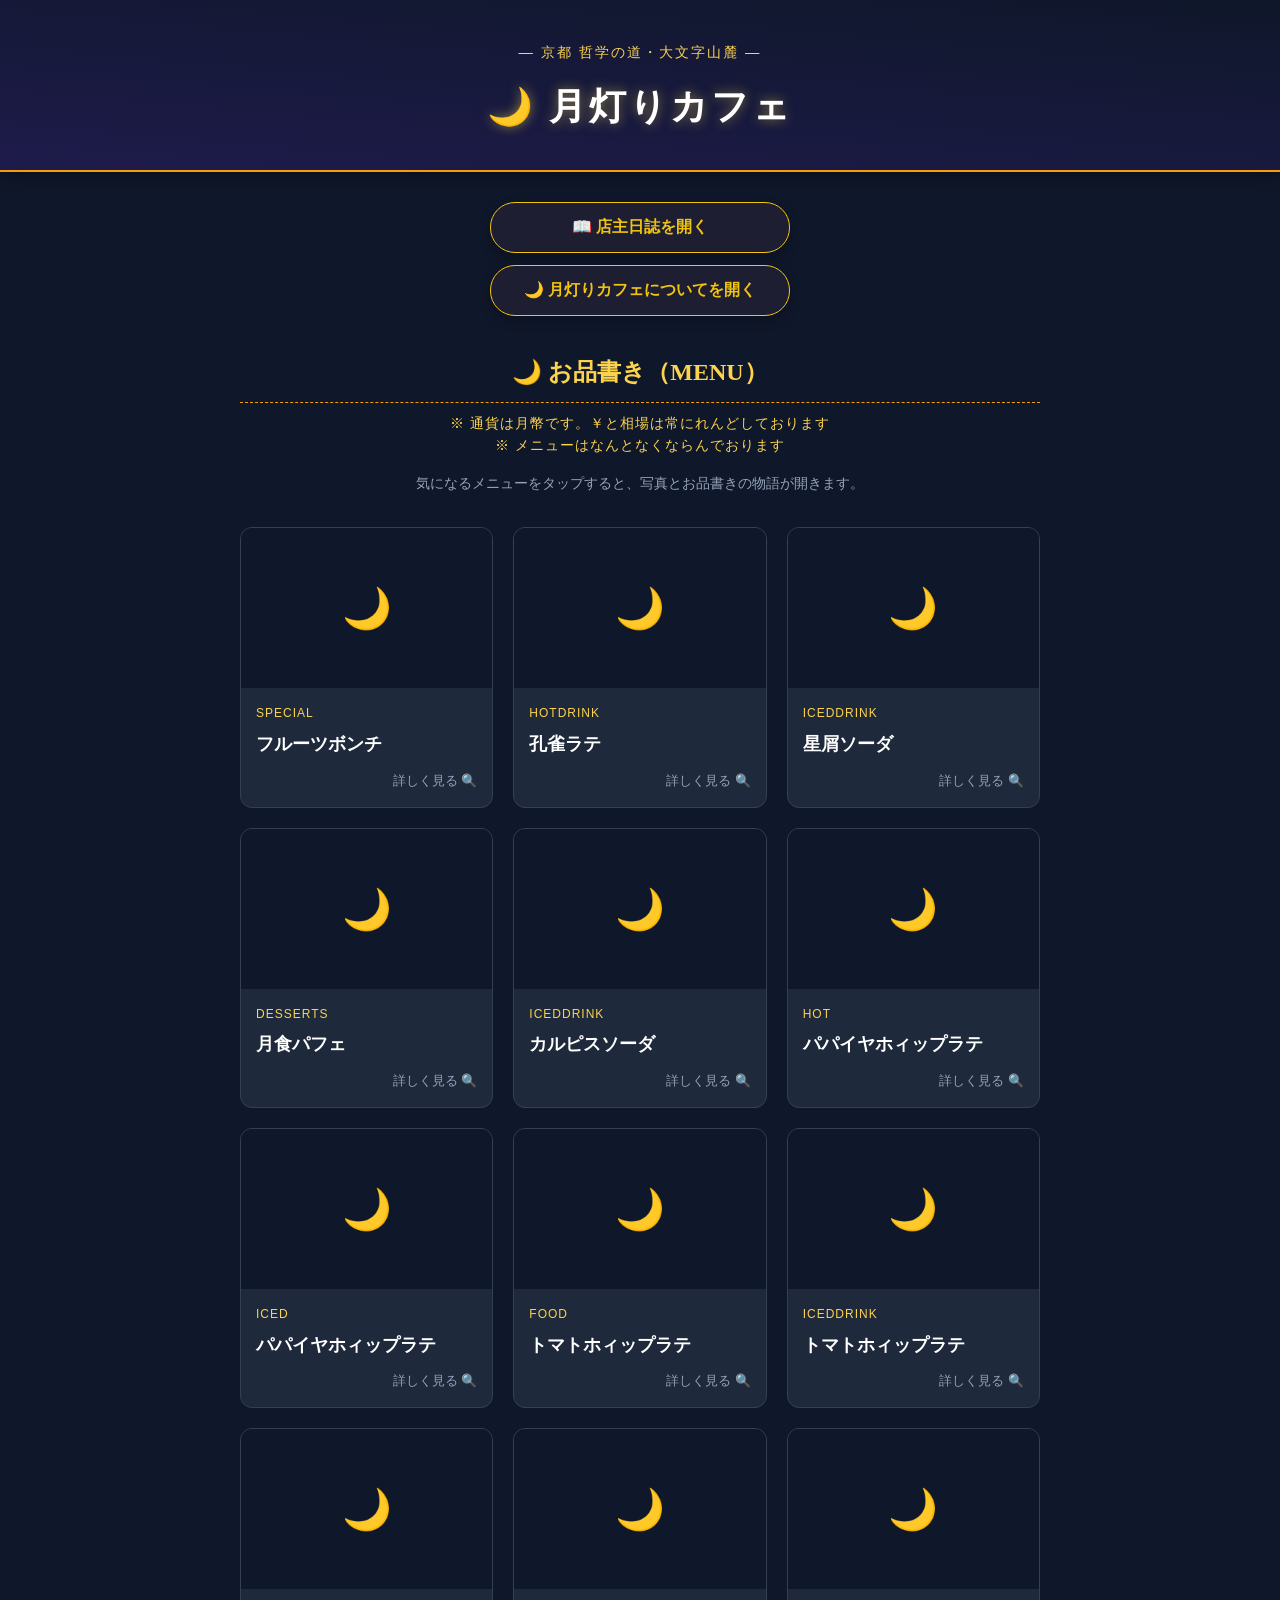
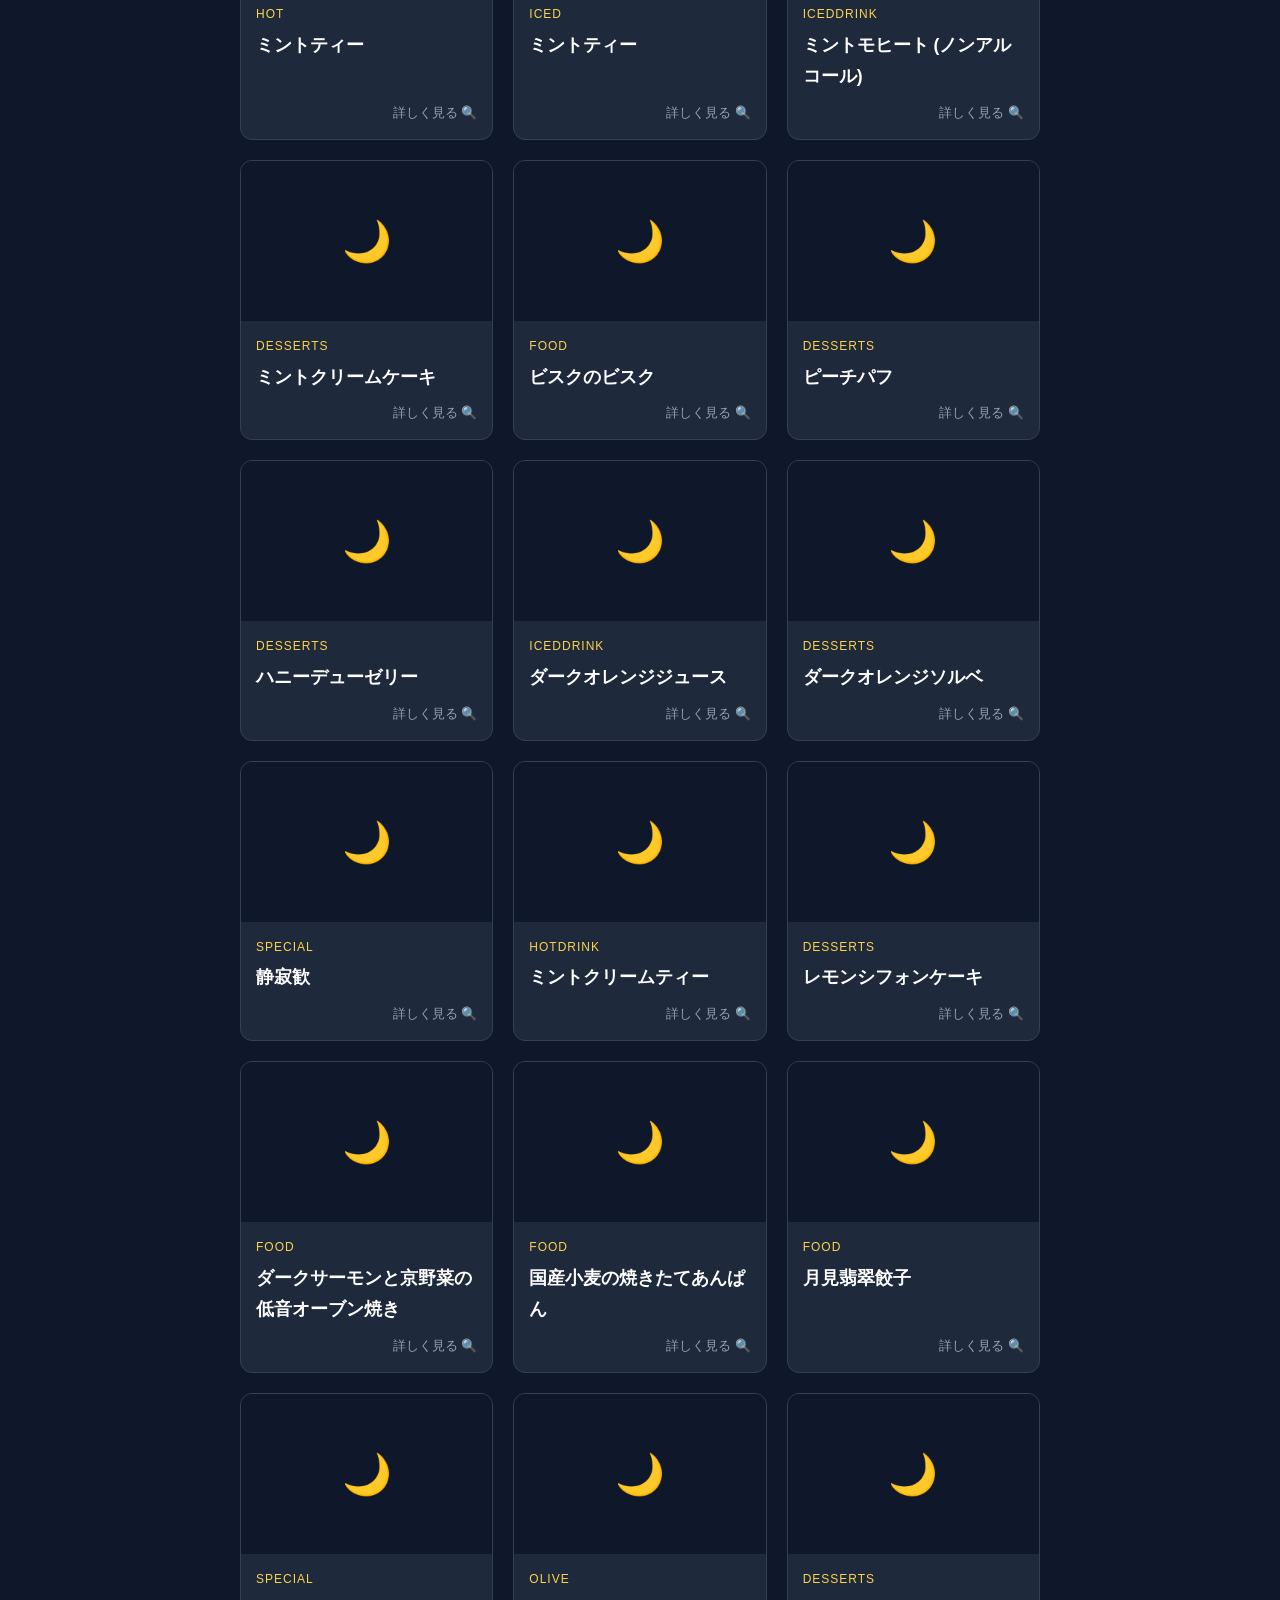
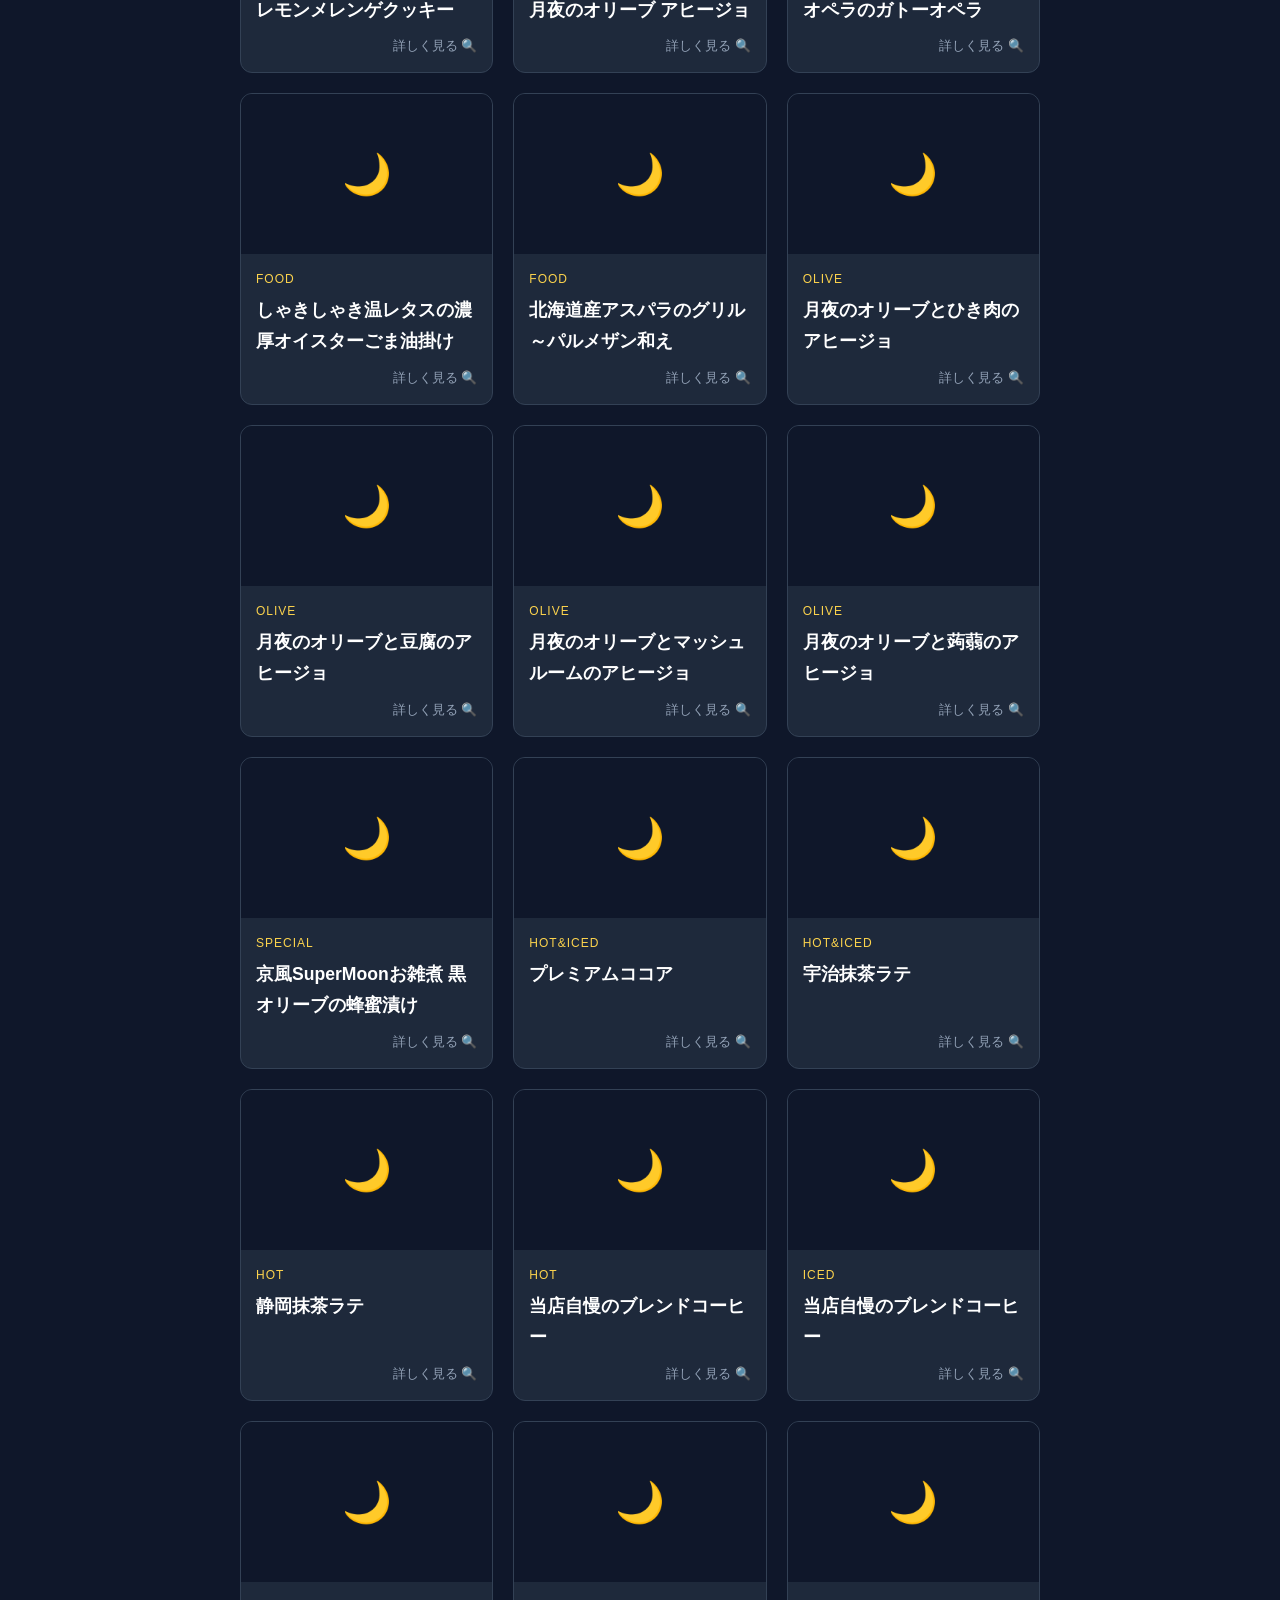
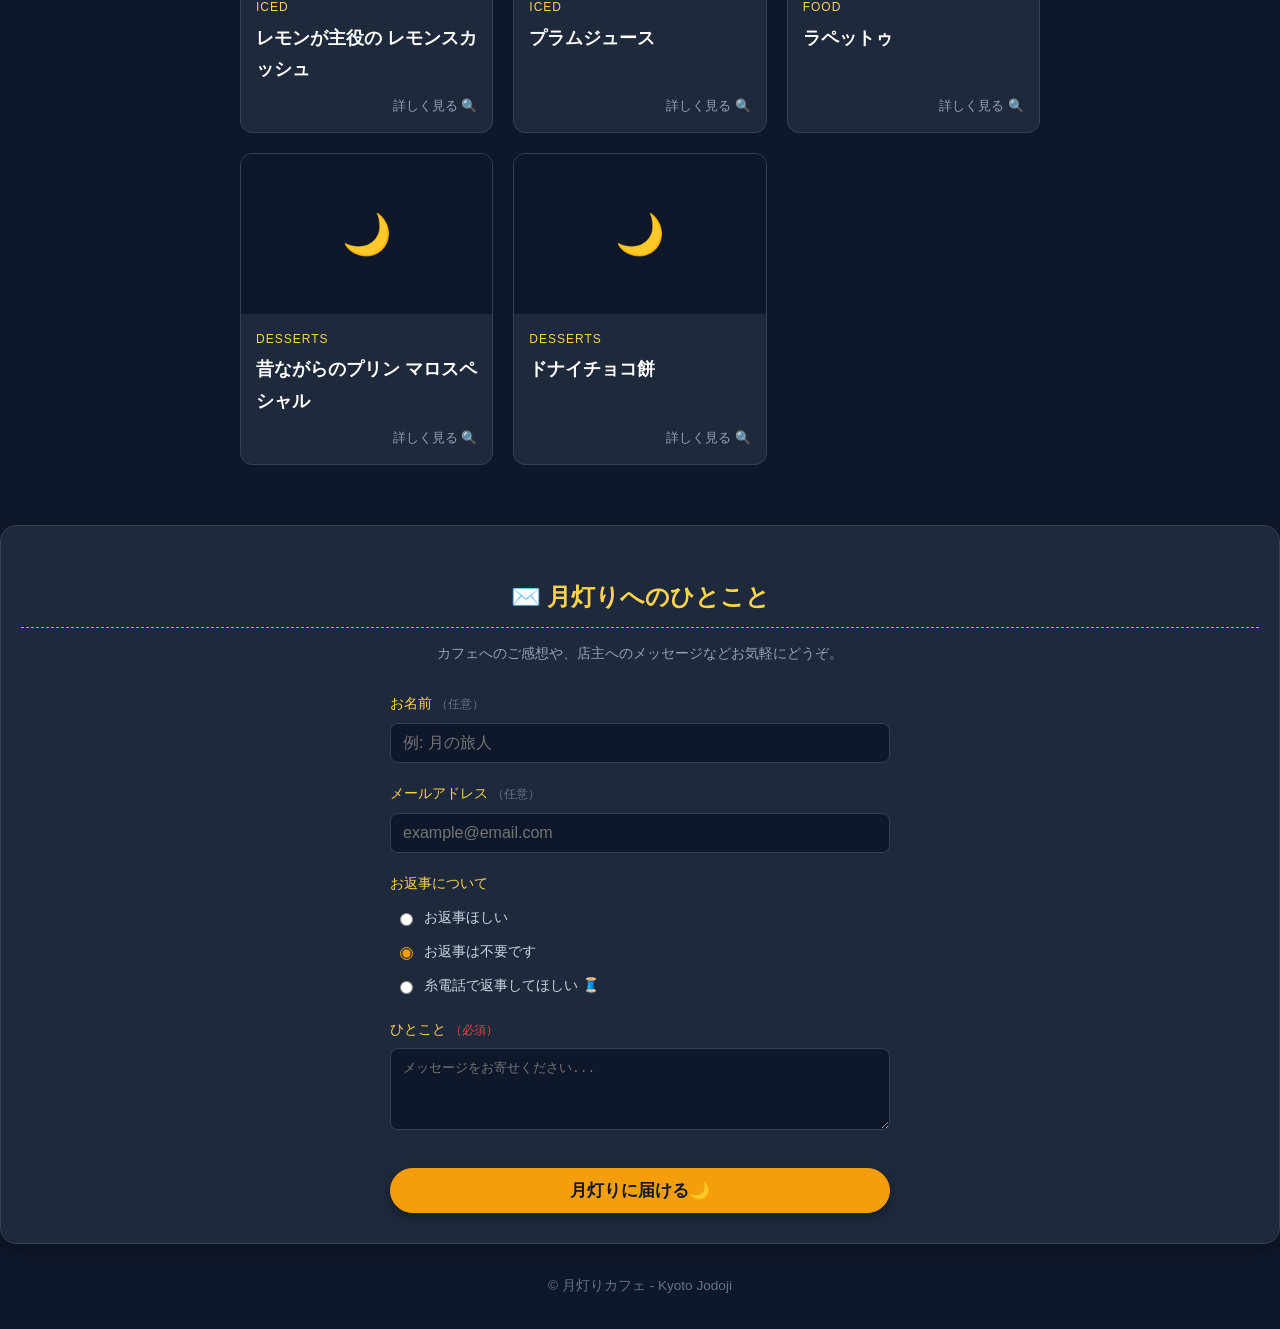
==== commit c2ea6b20: "Add files via upload" ====
--- a/index.html
+++ b/index.html
@@ -297,6 +297,58 @@
       <div id="modal-desc" class="modal-desc"></div>
     </div>
   </div>
+  
+  <!-- 月灯りへのひとこと（お問い合わせフォーム） -->
+    <div style="margin-top: 60px; padding: 30px 20px; background-color: #1e293b; border: 1px solid #334155; border-radius: 16px; box-shadow: 0 4px 15px rgba(0,0,0,0.3);">
+      <h2 class="section-title" style="margin-bottom: 10px;">✉️ 月灯りへのひとこと</h2>
+      <p style="text-align: center; color: #94a3b8; font-size: 0.85em; margin-bottom: 25px;">
+        カフェへのご感想や、店主へのメッセージなどお気軽にどうぞ。
+      </p>
+
+      <!-- 送信先サービス（Formspreeなど）を使う場合は action にURLを指定します -->
+      <form action="https://formspree.io/f/xyeykkvz" method="POST" style="display: flex; flex-direction: column; gap: 18px; max-width: 500px; margin: 0 auto;">
+        
+        <!-- お名前（任意） -->
+        <div>
+          <label style="display: block; color: #fcd34d; font-size: 0.9em; margin-bottom: 6px;">お名前 <span style="color: #64748b; font-size: 0.8em;">（任意）</span></label>
+          <input type="text" name="name" placeholder="例: 月の旅人" style="width: 100%; padding: 10px 12px; background-color: #0f172a; border: 1px solid #334155; border-radius: 8px; color: #ffffff; font-size: 1em; box-sizing: border-box;">
+        </div>
+
+        <!-- メールアドレス（任意） -->
+        <div>
+          <label style="display: block; color: #fcd34d; font-size: 0.9em; margin-bottom: 6px;">メールアドレス <span style="color: #64748b; font-size: 0.8em;">（任意）</span></label>
+          <input type="email" name="email" placeholder="example@email.com" style="width: 100%; padding: 10px 12px; background-color: #0f172a; border: 1px solid #334155; border-radius: 8px; color: #ffffff; font-size: 1em; box-sizing: border-box;">
+        </div>
+
+        <!-- 返事の要否（ラジオボタン） -->
+        <div>
+          <label style="display: block; color: #fcd34d; font-size: 0.9em; margin-bottom: 8px;">お返事について</label>
+          <div style="display: flex; flex-direction: column; gap: 8px; color: #cbd5e1; font-size: 0.9em; padding-left: 5px;">
+            <label style="cursor: pointer; display: flex; align-items: center; gap: 8px;">
+              <input type="radio" name="reply_option" value="お返事ほしい" style="accent-color: #f59e0b;"> お返事ほしい
+            </label>
+            <label style="cursor: pointer; display: flex; align-items: center; gap: 8px;">
+              <input type="radio" name="reply_option" value="お返事は不要です" checked style="accent-color: #f59e0b;"> お返事は不要です
+            </label>
+            <label style="cursor: pointer; display: flex; align-items: center; gap: 8px;">
+              <input type="radio" name="reply_option" value="糸電話で返事してほしい" style="accent-color: #f59e0b;"> 糸電話で返事してほしい 🧵
+            </label>
+          </div>
+        </div>
+
+        <!-- ひとこと（必須） -->
+        <div>
+          <label style="display: block; color: #fcd34d; font-size: 0.9em; margin-bottom: 6px;">ひとこと <span style="color: #ef4444; font-size: 0.8em;">（必須）</span></label>
+          <textarea name="message" required rows="4" placeholder="メッセージをお寄せください..." style="width: 100%; padding: 10px 12px; background-color: #0f172a; border: 1px solid #334155; border-radius: 8px; color: #ffffff; font-size: 1em; box-sizing: border-box; resize: vertical;"></textarea>
+        </div>
+
+        <!-- 送信ボタン -->
+        <button type="submit" class="btn-nav" style="margin-top: 10px; border: 1px solid #f59e0b; background-color: #f59e0b; color: #0f172a; font-size: 1.05em; cursor: pointer; width: 100%;">
+          月灯りに届ける🌙
+        </button>
+
+      </form>
+    </div>
 
   <footer>
     &copy; 月灯りカフェ - Kyoto Jodoji
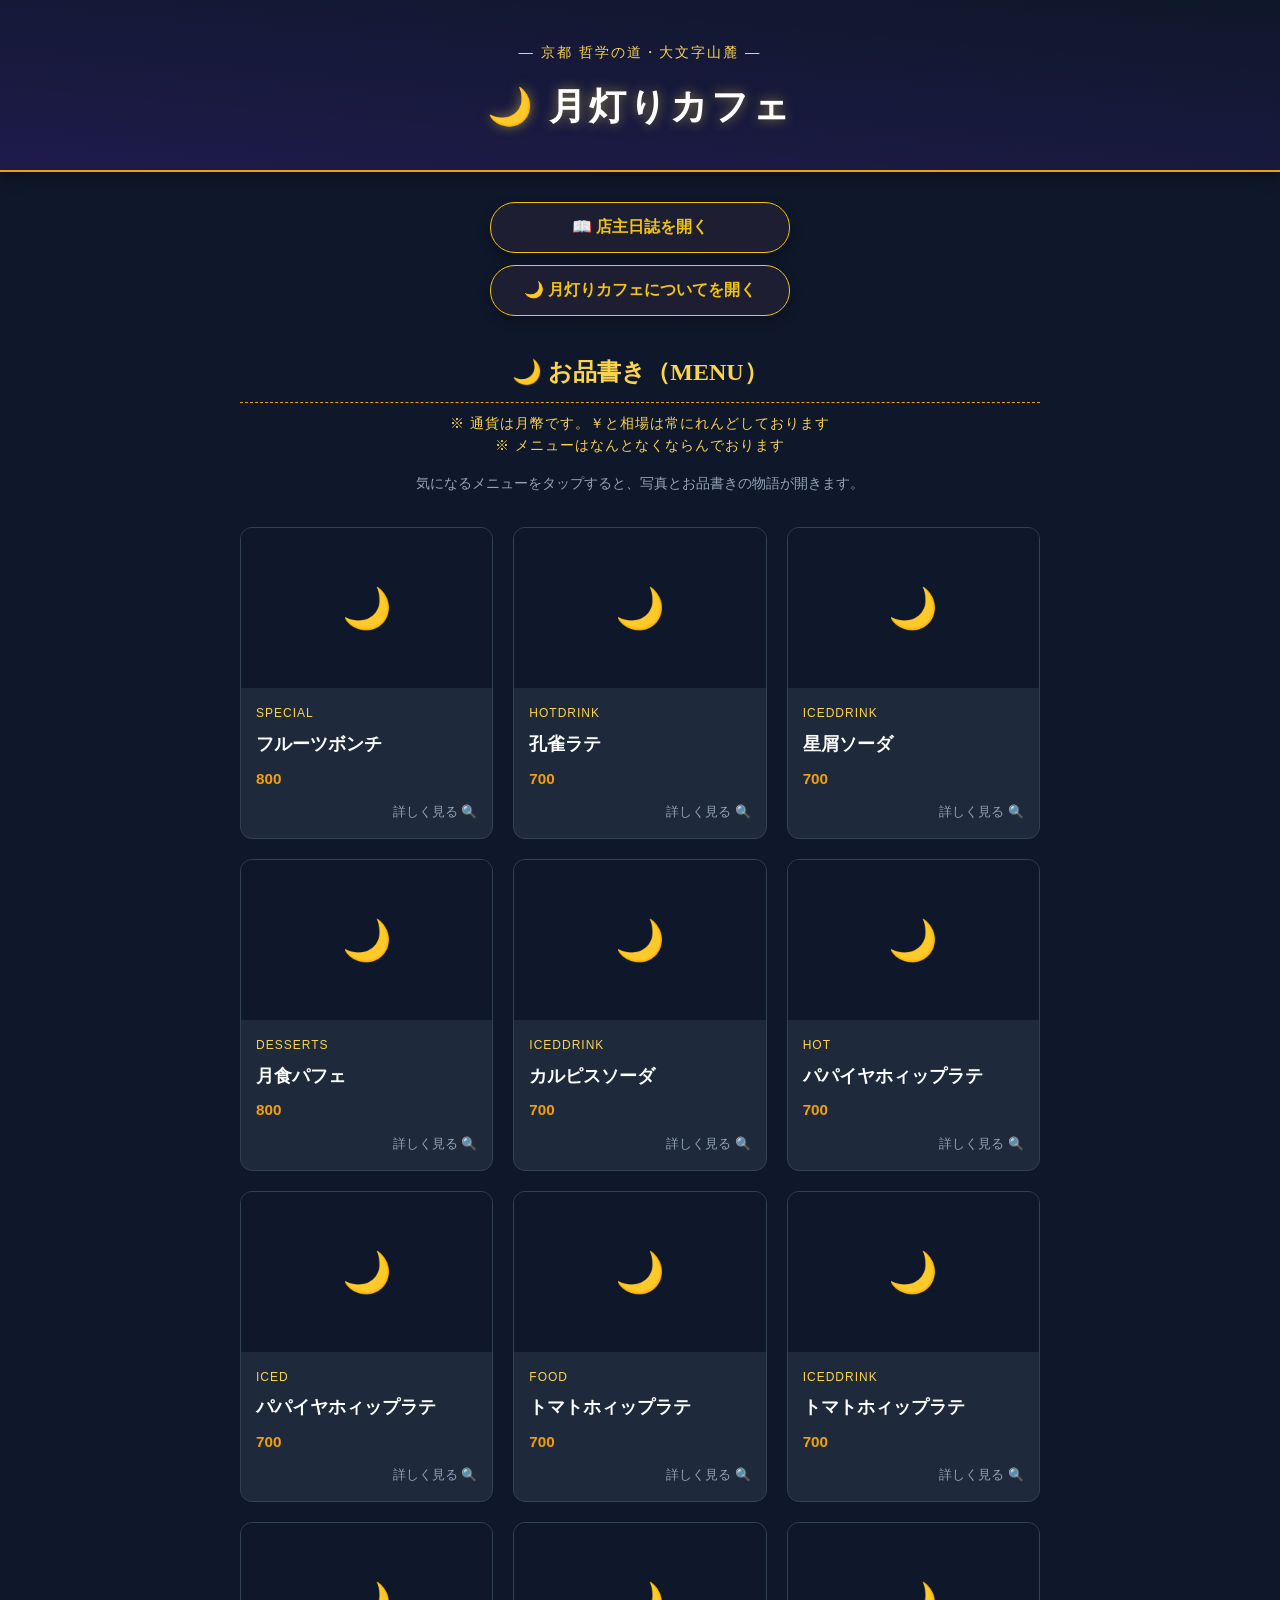
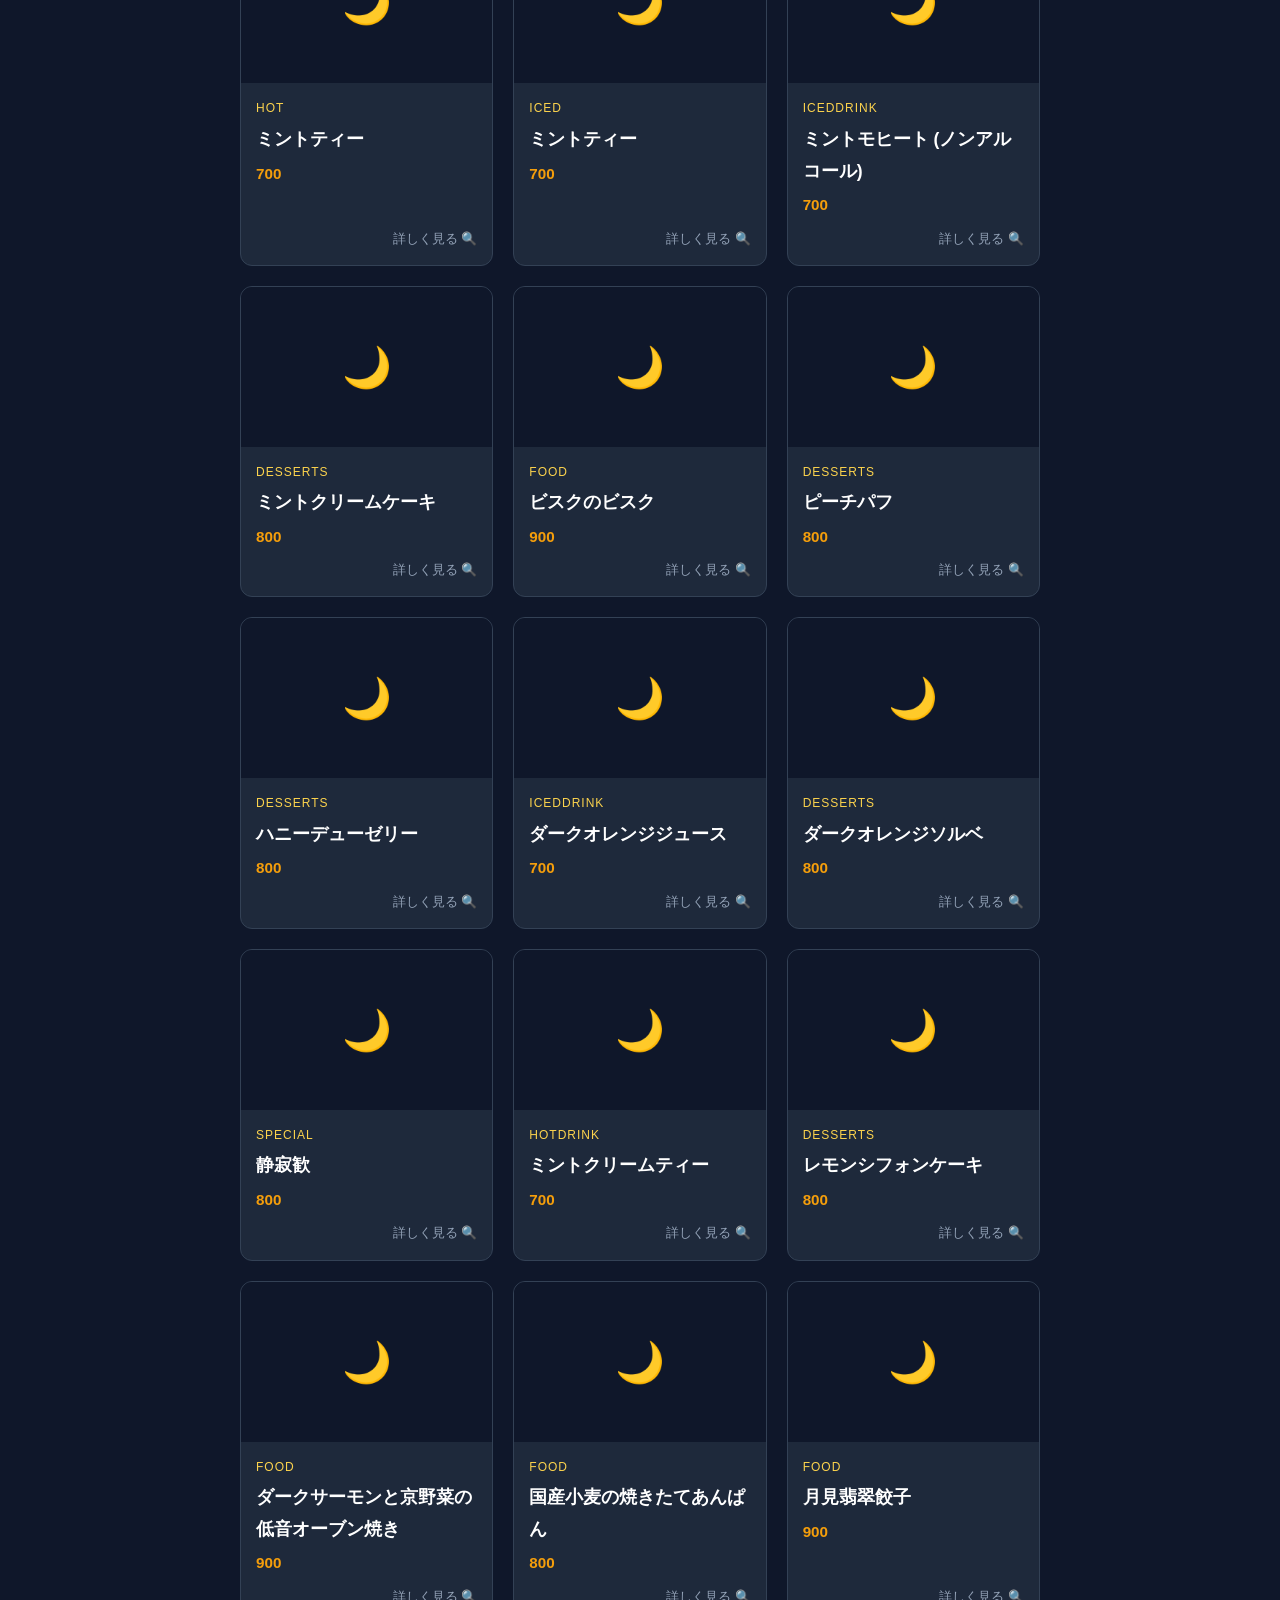
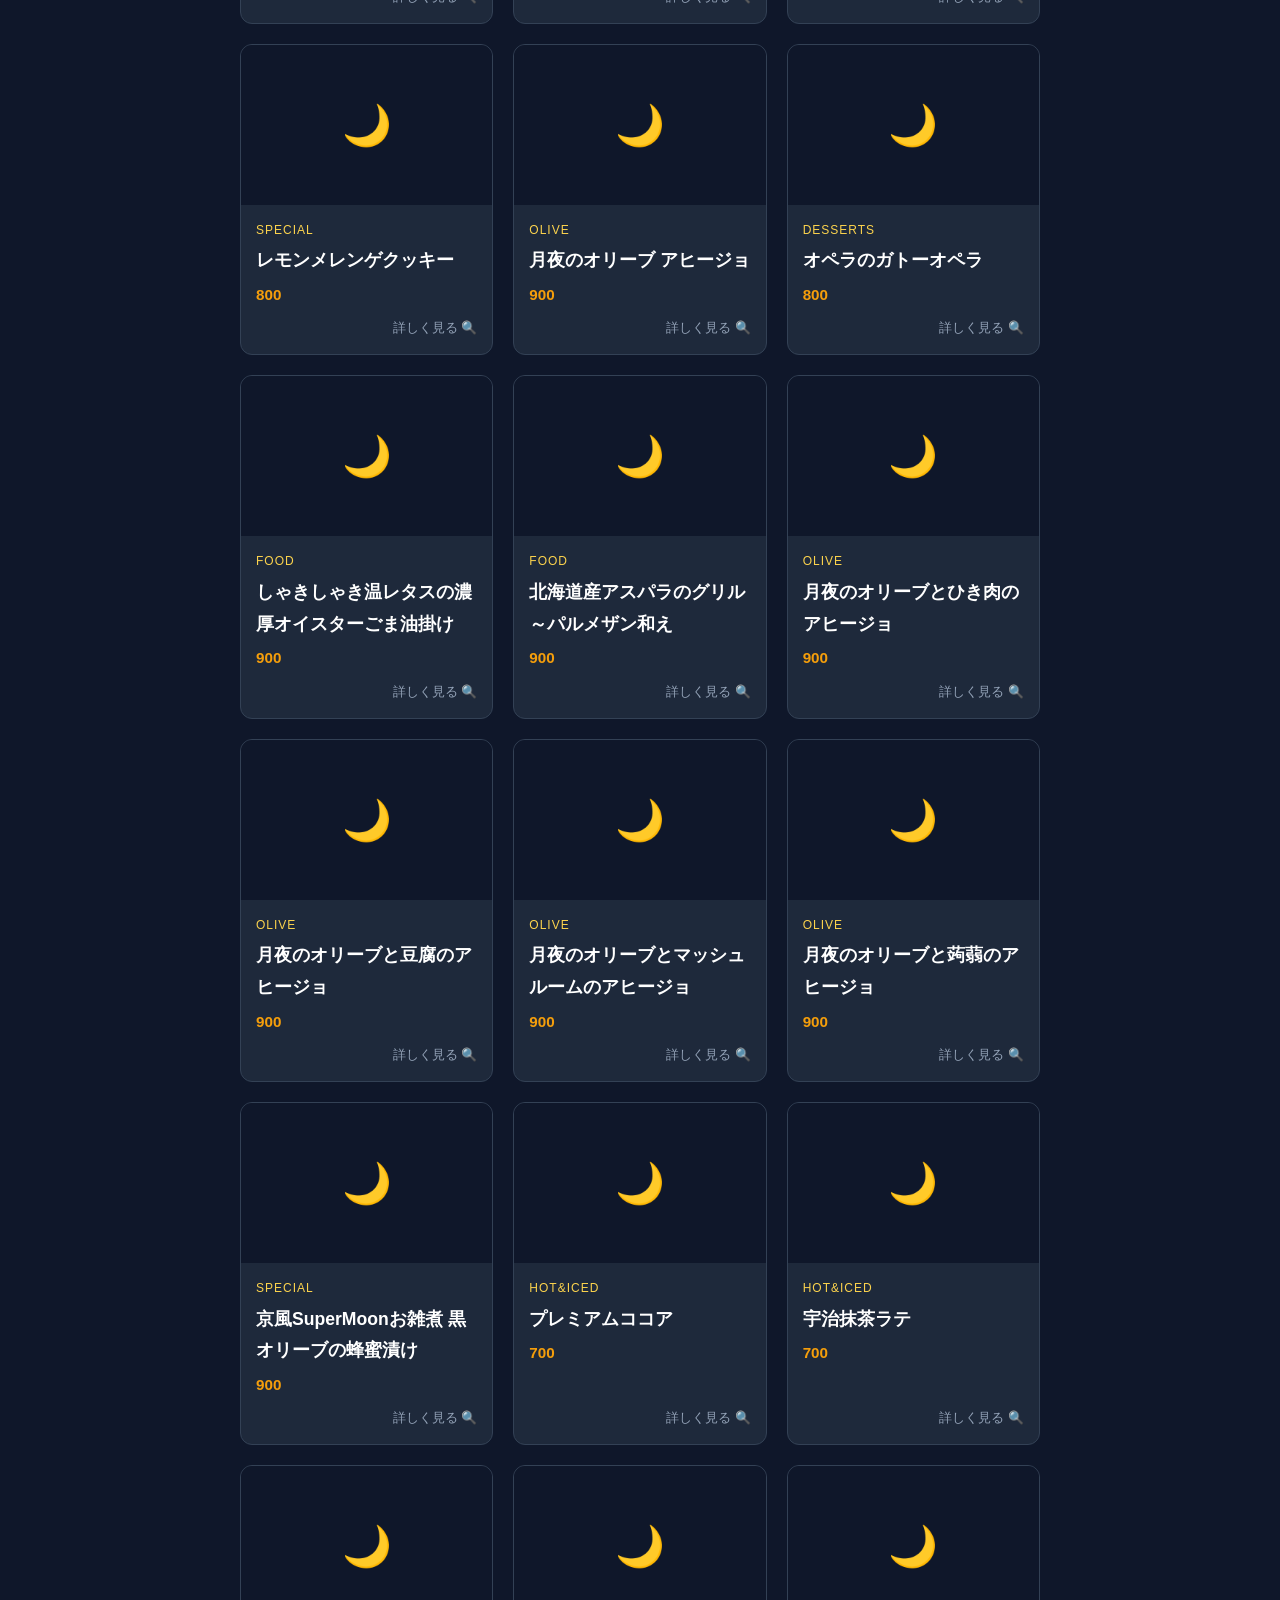
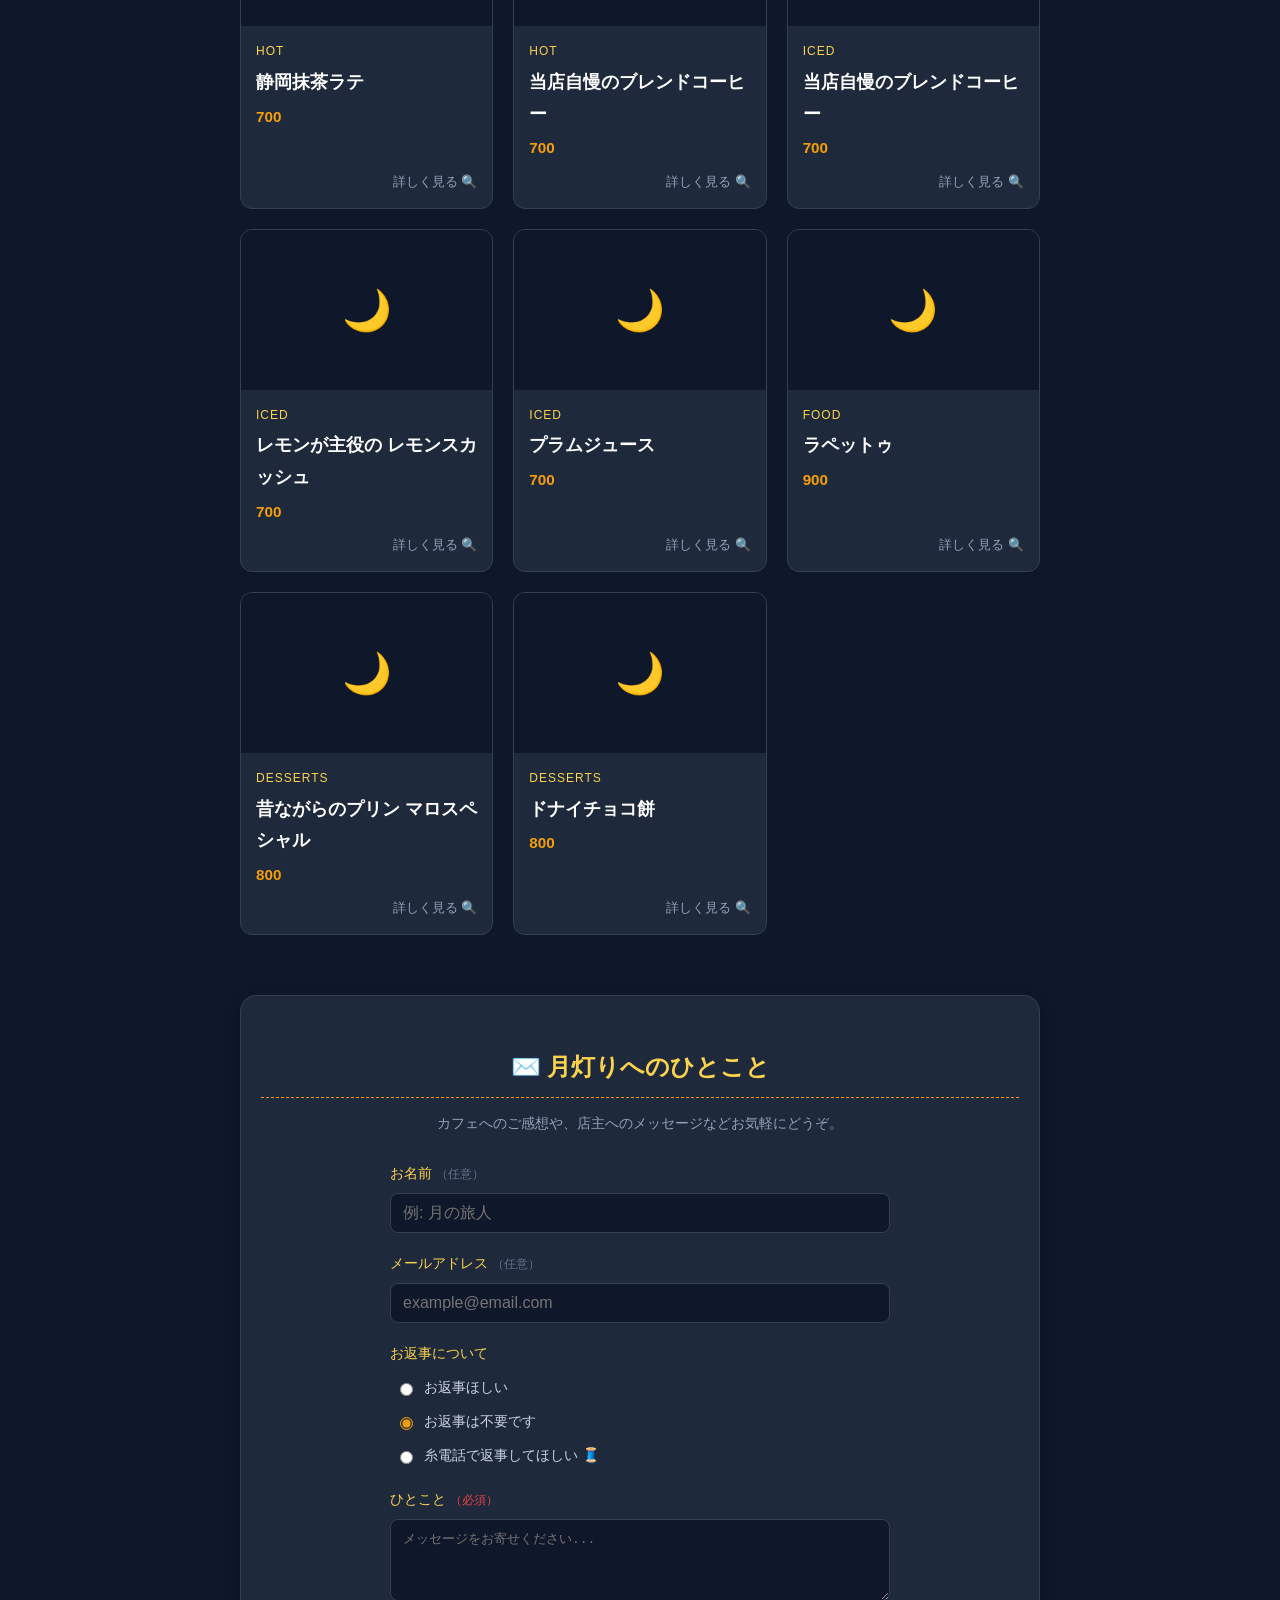
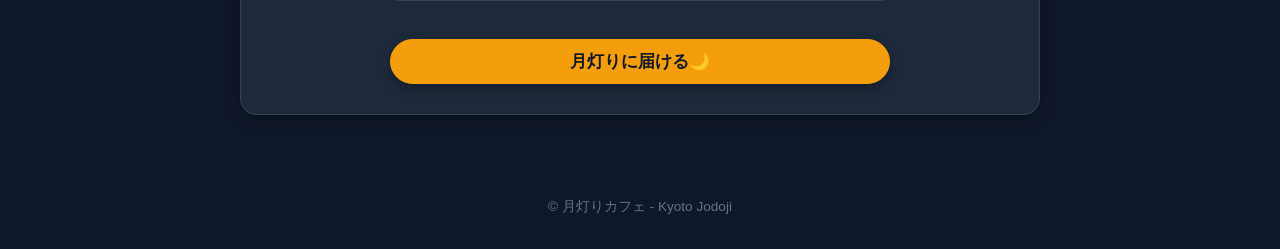
==== commit b541b0c9: "Add files via upload" ====
--- a/index.html
+++ b/index.html
@@ -160,7 +160,14 @@
       font-size: 1.1em;
       font-weight: bold;
       color: #ffffff;
-      margin: 0 0 8px 0;
+      margin: 0 0 4px 0;
+    }
+
+    .menu-price {
+      font-size: 0.95em;
+      color: #f59e0b;
+      font-weight: bold;
+      margin-bottom: 8px;
     }
 
     .click-hint {
@@ -237,8 +244,15 @@
     .modal-title {
       font-size: 1.5em;
       color: #ffffff;
-      margin: 0 0 15px 0;
+      margin: 0 0 5px 0;
       font-family: 'Hiragino Mincho ProN', 'Yu Mincho', serif;
+    }
+
+    .modal-price {
+      font-size: 1.1em;
+      color: #f59e0b;
+      font-weight: bold;
+      margin-bottom: 15px;
     }
 
     .modal-desc {
@@ -285,42 +299,26 @@
     <div id="menu-container" class="menu-grid">
       <p style="text-align:center; grid-column: 1/-1; color: #94a3b8;">お品書きを読み込み中...</p>
     </div>
-  </div>
-
-  <!-- ポップアップ（モーダル）窓 -->
-  <div id="modal" class="modal-overlay" onclick="closeModal(event)">
-    <div class="modal-content" onclick="event.stopPropagation()">
-      <span class="modal-close" onclick="closeModal()">&times;</span>
-      <img id="modal-img" class="modal-img" src="" alt="" onerror="this.style.display='none'">
-      <div id="modal-type" class="modal-type"></div>
-      <h3 id="modal-title" class="modal-title"></h3>
-      <div id="modal-desc" class="modal-desc"></div>
-    </div>
-  </div>
-  
-  <!-- 月灯りへのひとこと（お問い合わせフォーム） -->
+
+    <!-- 月灯りへのひとこと（お問い合わせフォーム） -->
     <div style="margin-top: 60px; padding: 30px 20px; background-color: #1e293b; border: 1px solid #334155; border-radius: 16px; box-shadow: 0 4px 15px rgba(0,0,0,0.3);">
       <h2 class="section-title" style="margin-bottom: 10px;">✉️ 月灯りへのひとこと</h2>
       <p style="text-align: center; color: #94a3b8; font-size: 0.85em; margin-bottom: 25px;">
         カフェへのご感想や、店主へのメッセージなどお気軽にどうぞ。
       </p>
 
-      <!-- 送信先サービス（Formspreeなど）を使う場合は action にURLを指定します -->
-      <form action="https://formspree.io/f/xyeykkvz" method="POST" style="display: flex; flex-direction: column; gap: 18px; max-width: 500px; margin: 0 auto;">
+      <form action="https://formspree.io/f/xyzyqwbw" method="POST" style="display: flex; flex-direction: column; gap: 18px; max-width: 500px; margin: 0 auto;">
         
-        <!-- お名前（任意） -->
         <div>
           <label style="display: block; color: #fcd34d; font-size: 0.9em; margin-bottom: 6px;">お名前 <span style="color: #64748b; font-size: 0.8em;">（任意）</span></label>
           <input type="text" name="name" placeholder="例: 月の旅人" style="width: 100%; padding: 10px 12px; background-color: #0f172a; border: 1px solid #334155; border-radius: 8px; color: #ffffff; font-size: 1em; box-sizing: border-box;">
         </div>
 
-        <!-- メールアドレス（任意） -->
         <div>
           <label style="display: block; color: #fcd34d; font-size: 0.9em; margin-bottom: 6px;">メールアドレス <span style="color: #64748b; font-size: 0.8em;">（任意）</span></label>
           <input type="email" name="email" placeholder="example@email.com" style="width: 100%; padding: 10px 12px; background-color: #0f172a; border: 1px solid #334155; border-radius: 8px; color: #ffffff; font-size: 1em; box-sizing: border-box;">
         </div>
 
-        <!-- 返事の要否（ラジオボタン） -->
         <div>
           <label style="display: block; color: #fcd34d; font-size: 0.9em; margin-bottom: 8px;">お返事について</label>
           <div style="display: flex; flex-direction: column; gap: 8px; color: #cbd5e1; font-size: 0.9em; padding-left: 5px;">
@@ -336,19 +334,30 @@
           </div>
         </div>
 
-        <!-- ひとこと（必須） -->
         <div>
           <label style="display: block; color: #fcd34d; font-size: 0.9em; margin-bottom: 6px;">ひとこと <span style="color: #ef4444; font-size: 0.8em;">（必須）</span></label>
           <textarea name="message" required rows="4" placeholder="メッセージをお寄せください..." style="width: 100%; padding: 10px 12px; background-color: #0f172a; border: 1px solid #334155; border-radius: 8px; color: #ffffff; font-size: 1em; box-sizing: border-box; resize: vertical;"></textarea>
         </div>
 
-        <!-- 送信ボタン -->
         <button type="submit" class="btn-nav" style="margin-top: 10px; border: 1px solid #f59e0b; background-color: #f59e0b; color: #0f172a; font-size: 1.05em; cursor: pointer; width: 100%;">
           月灯りに届ける🌙
         </button>
 
       </form>
     </div>
+  </div>
+
+  <!-- ポップアップ（モーダル）窓 -->
+  <div id="modal" class="modal-overlay" onclick="closeModal(event)">
+    <div class="modal-content" onclick="event.stopPropagation()">
+      <span class="modal-close" onclick="closeModal()">&times;</span>
+      <img id="modal-img" class="modal-img" src="" alt="" onerror="this.style.display='none'">
+      <div id="modal-type" class="modal-type"></div>
+      <h3 id="modal-title" class="modal-title"></h3>
+      <div id="modal-price" class="modal-price"></div>
+      <div id="modal-desc" class="modal-desc"></div>
+    </div>
+  </div>
 
   <footer>
     &copy; 月灯りカフェ - Kyoto Jodoji
@@ -368,22 +377,25 @@
           const row = rows[i];
           if (row.length < 2 || !row[0].trim()) continue;
 
-          const name = row[0] ? row[0].trim() : '';
-          const type = row[1] ? row[1].trim() : '';
-          const desc = row[2] ? row[2].trim() : '';
+          // 新しい列配置に合わせてインデックス（位置番号）を変更
+          const name = row[0] ? row[0].trim() : '';  // A列 (1列目)
+          const type = row[1] ? row[1].trim() : '';  // B列 (2列目)
+          const desc = row[2] ? row[2].trim() : '';  // C列 (3列目)
+          const price = row[3] ? row[3].trim() : ''; // D列 (4列目: 価格)
           
+          // 画像URL（G列: 7列目の index 6 を最優先、念のためF列やE列もフォロー）
           let imgUrl = '';
-          if (row[5] && row[5].trim().startsWith('http')) {
+          if (row[6] && row[6].trim().startsWith('http')) {
+            imgUrl = row[6].trim();
+          } else if (row[5] && row[5].trim().startsWith('http')) {
             imgUrl = row[5].trim();
           } else if (row[4] && row[4].trim().startsWith('http')) {
             imgUrl = row[4].trim();
-          } else if (row[3] && row[3].trim().startsWith('http')) {
-            imgUrl = row[3].trim();
           }
 
           const card = document.createElement('div');
           card.className = 'menu-card';
-          card.onclick = () => openModal(name, type, desc, imgUrl);
+          card.onclick = () => openModal(name, type, desc, price, imgUrl);
 
           if (imgUrl) {
             const img = document.createElement('img');
@@ -409,6 +421,7 @@
             <div>
               <div class="menu-type">${type}</div>
               <div class="menu-name">${name}</div>
+              <div class="menu-price">${price}</div>
             </div>
             <div class="click-hint">詳しく見る 🔍</div>
           `;
@@ -462,7 +475,7 @@
       return result;
     }
 
-    function openModal(name, type, desc, imgUrl) {
+    function openModal(name, type, desc, price, imgUrl) {
       const modalImg = document.getElementById('modal-img');
       if (imgUrl) {
         modalImg.src = imgUrl;
@@ -472,6 +485,7 @@
       }
       document.getElementById('modal-type').innerText = type;
       document.getElementById('modal-title').innerText = name;
+      document.getElementById('modal-price').innerText = price;
       document.getElementById('modal-desc').innerText = desc;
       document.getElementById('modal').style.display = 'flex';
     }
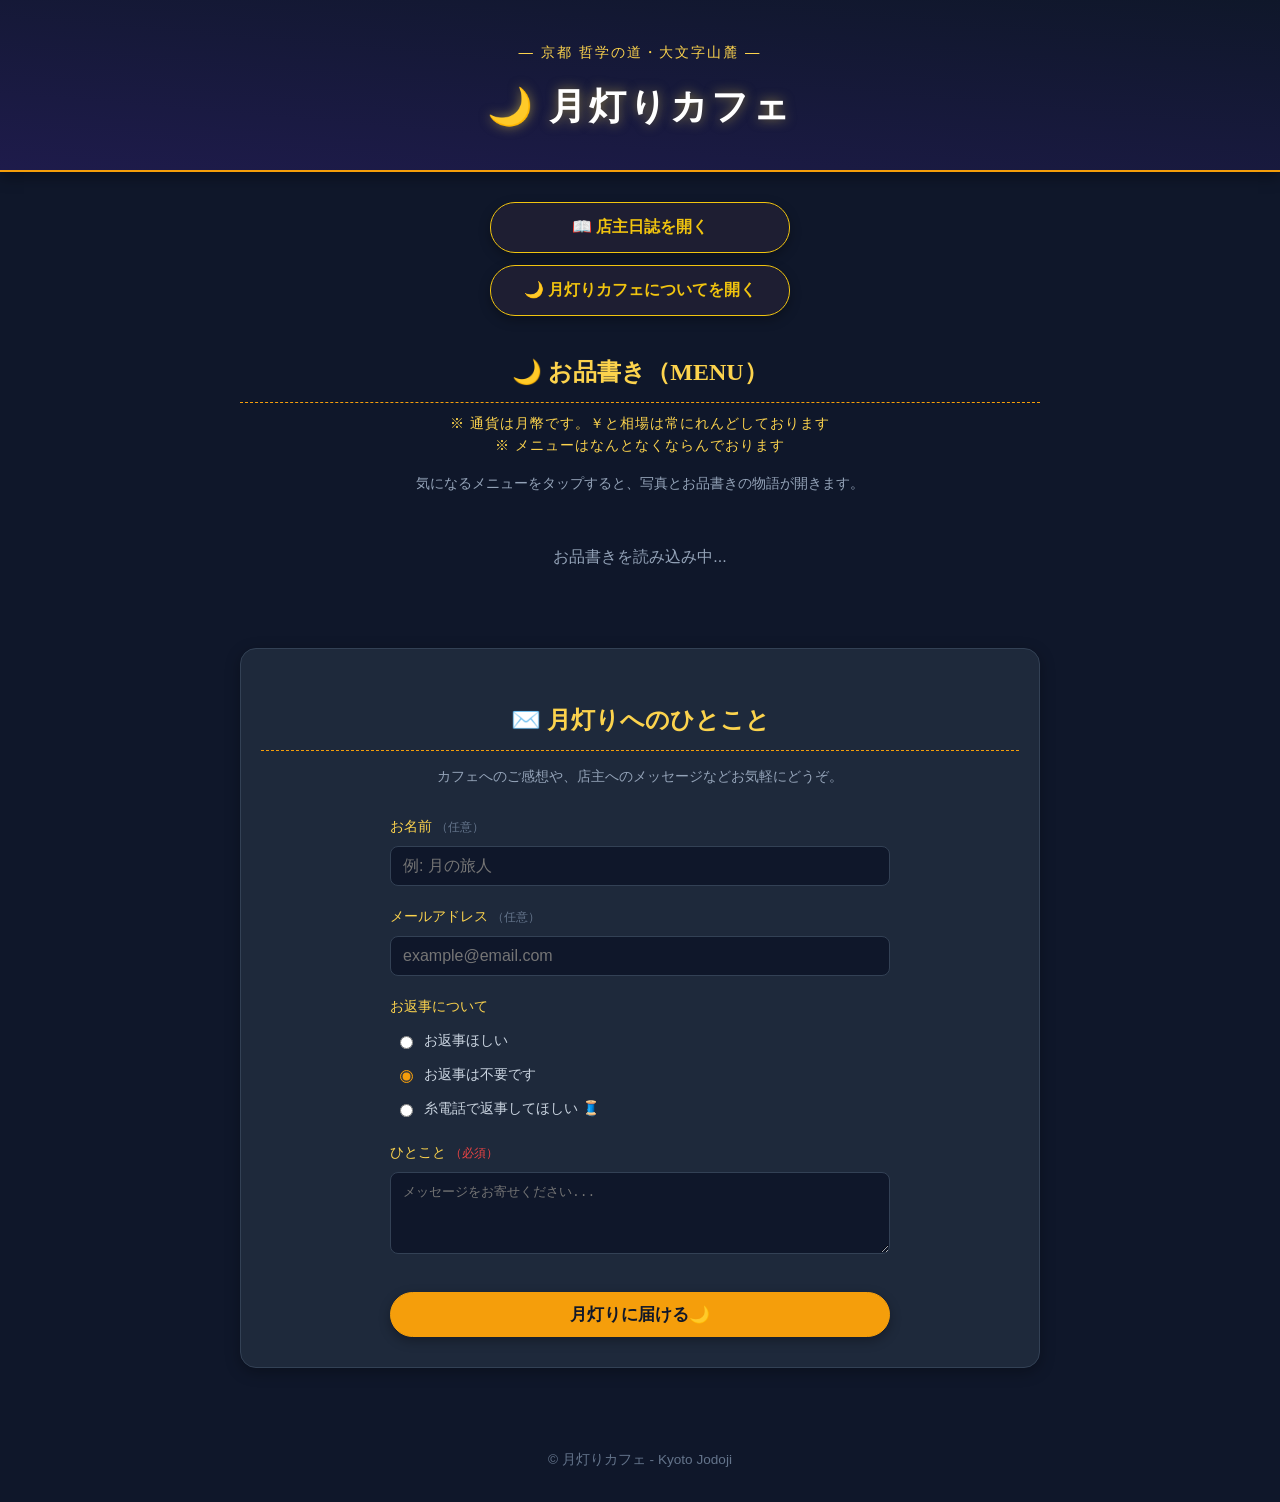
==== commit dd7a2246: "Add files via upload" ====
--- a/index.html
+++ b/index.html
@@ -421,7 +421,7 @@
             <div>
               <div class="menu-type">${type}</div>
               <div class="menu-name">${name}</div>
-              <div class="menu-price">${price}</div>
+              <div class="menu-price">`${price}月幣`</div>
             </div>
             <div class="click-hint">詳しく見る 🔍</div>
           `;
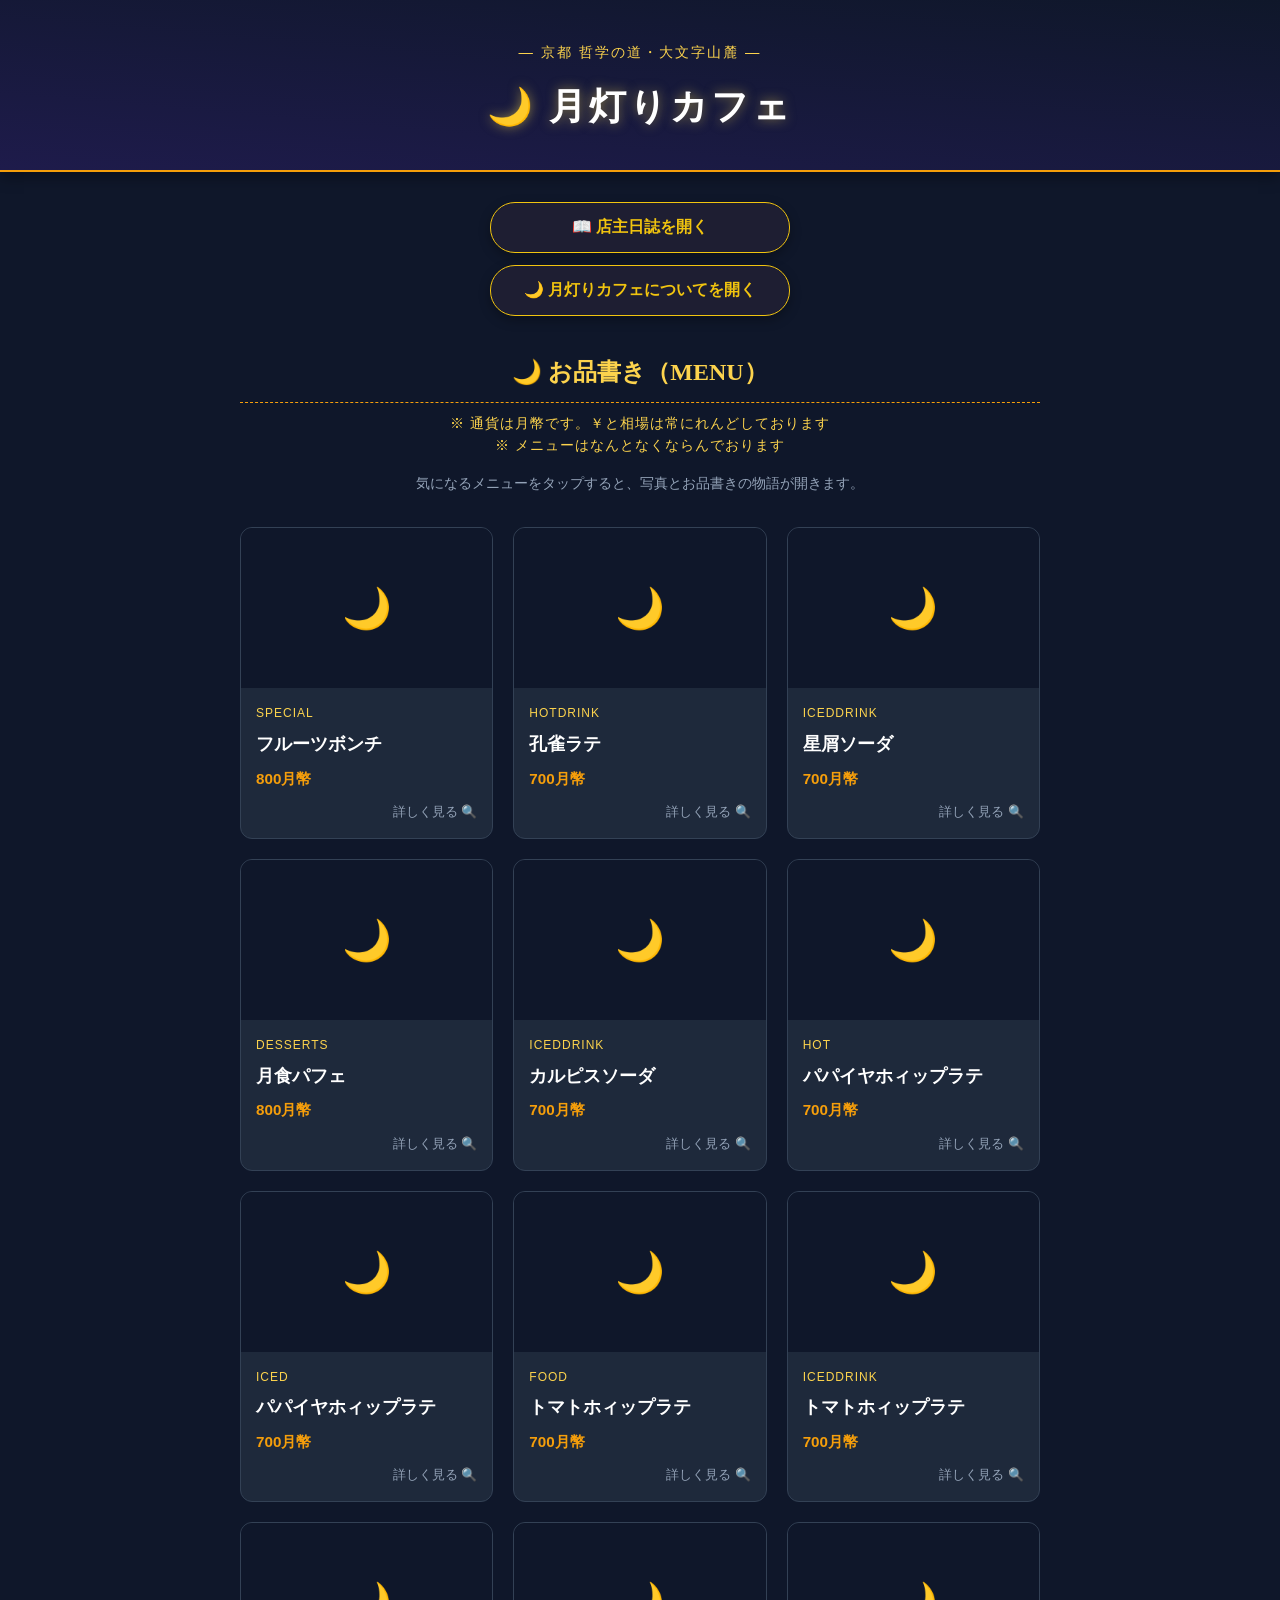
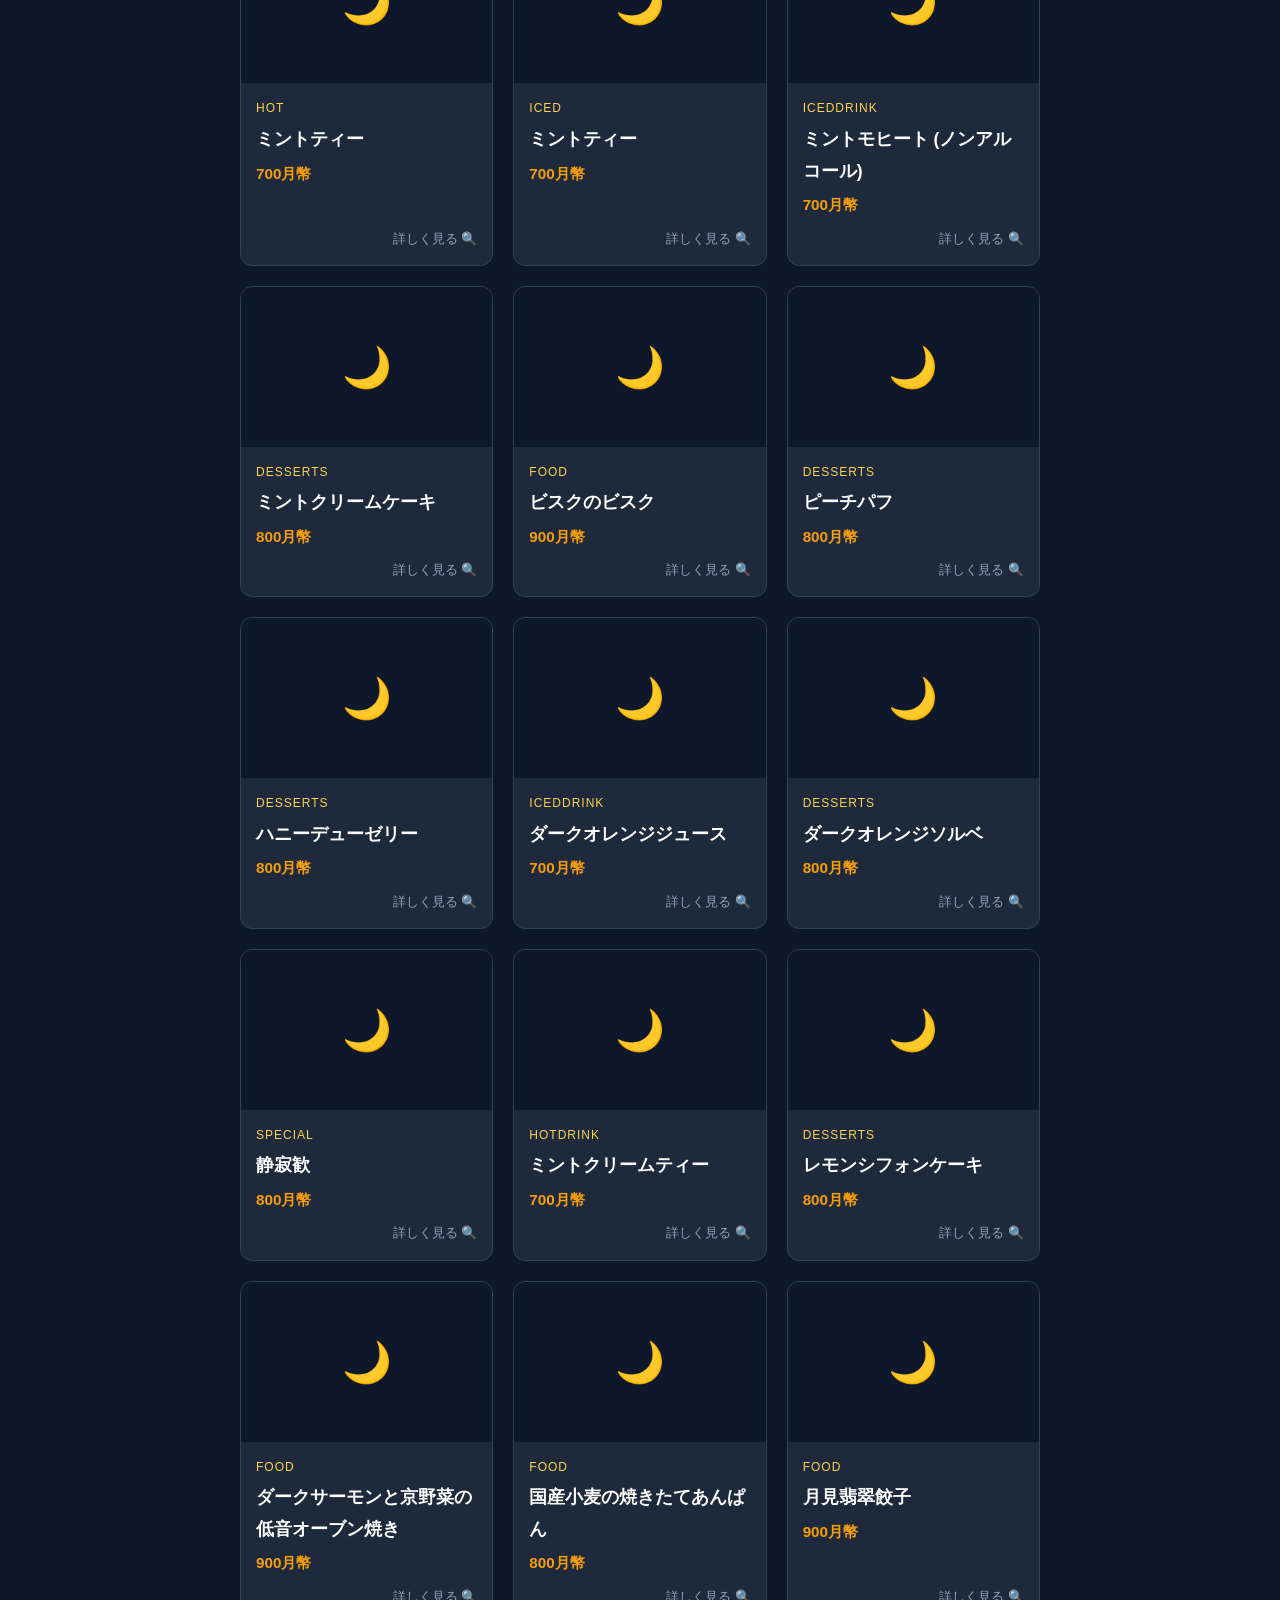
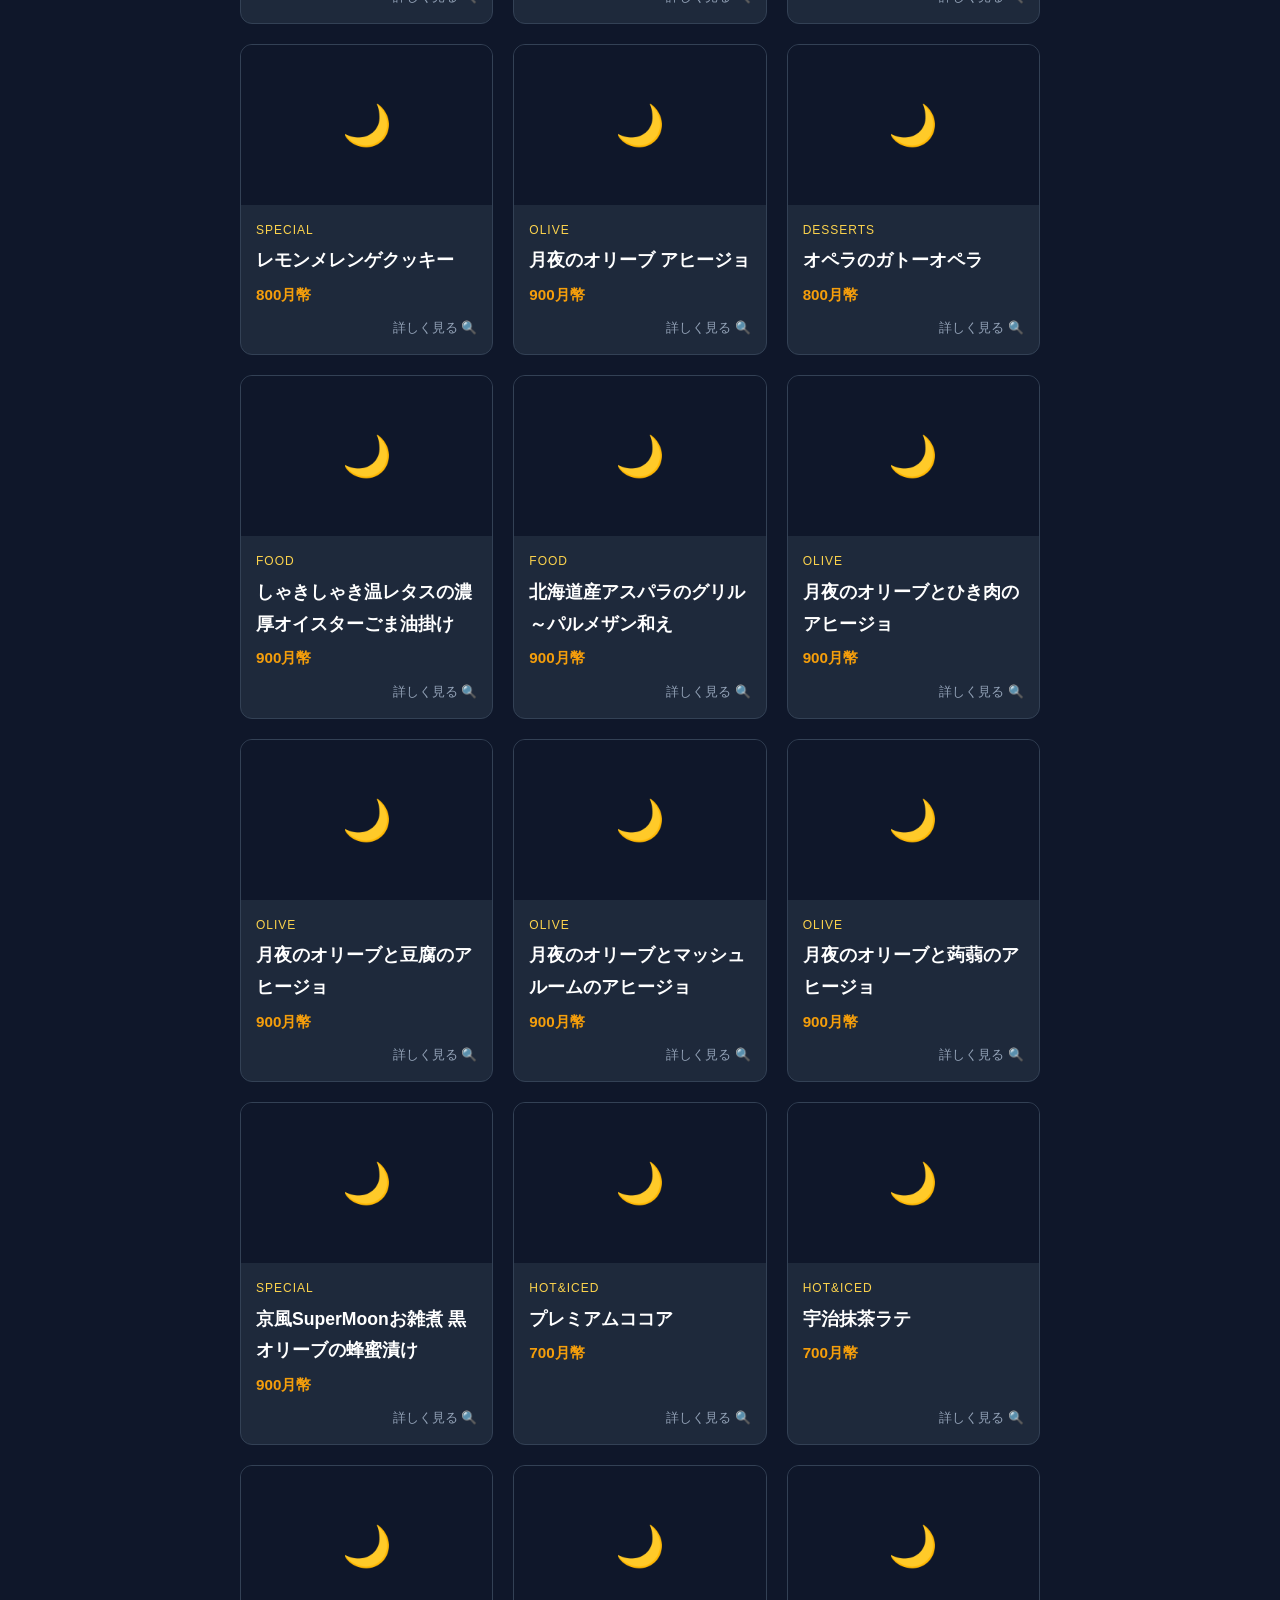
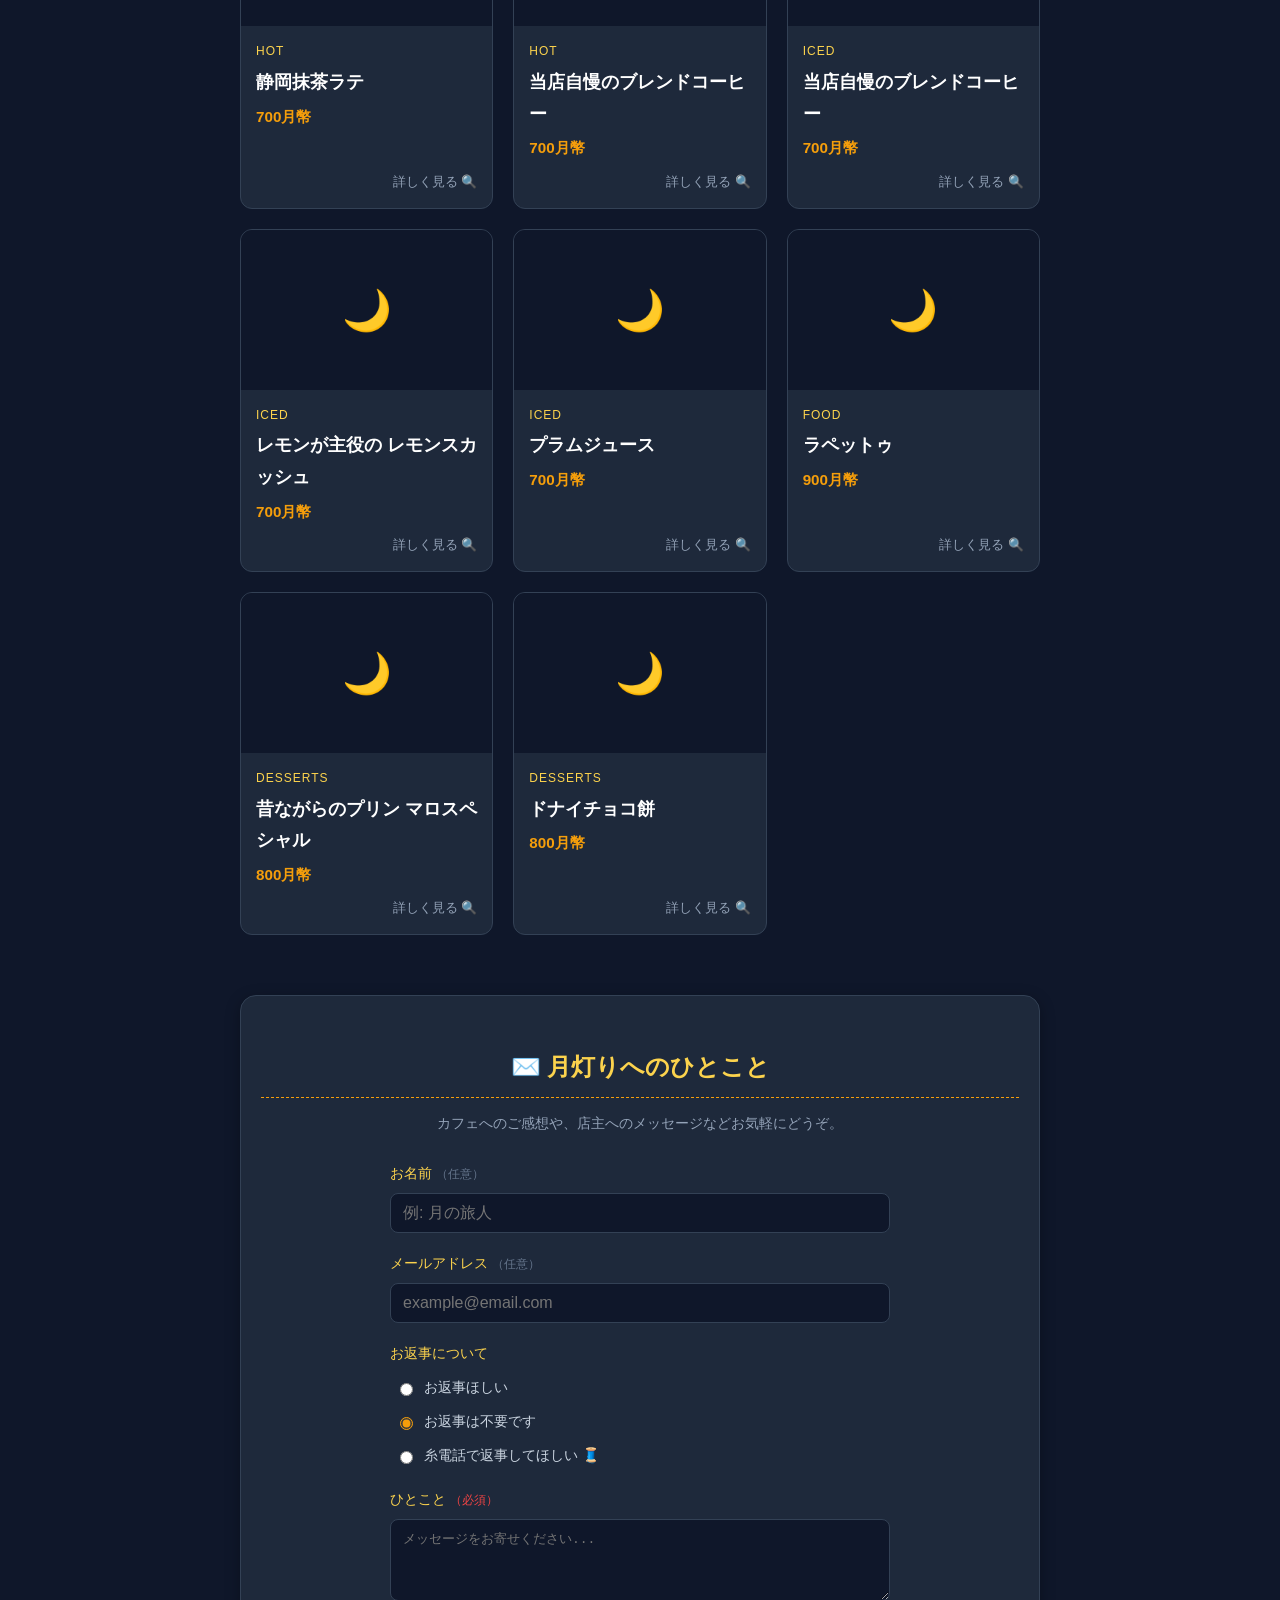
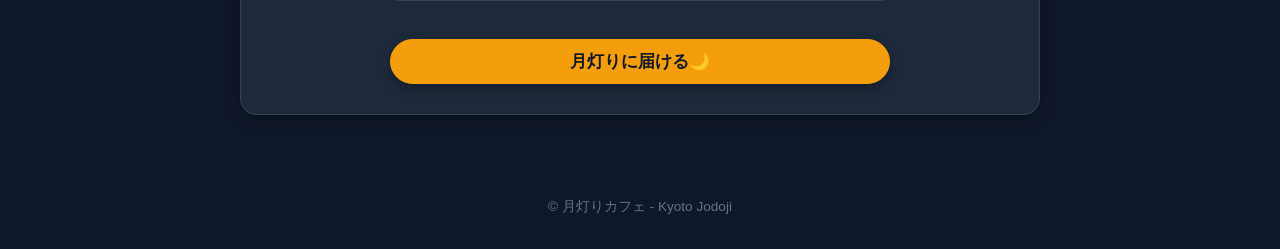
==== commit e66063b9: "Add files via upload" ====
--- a/index.html
+++ b/index.html
@@ -421,7 +421,7 @@
             <div>
               <div class="menu-type">${type}</div>
               <div class="menu-name">${name}</div>
-              <div class="menu-price">`${price}月幣`</div>
+              <div class="menu-price">${price}</div>
             </div>
             <div class="click-hint">詳しく見る 🔍</div>
           `;
